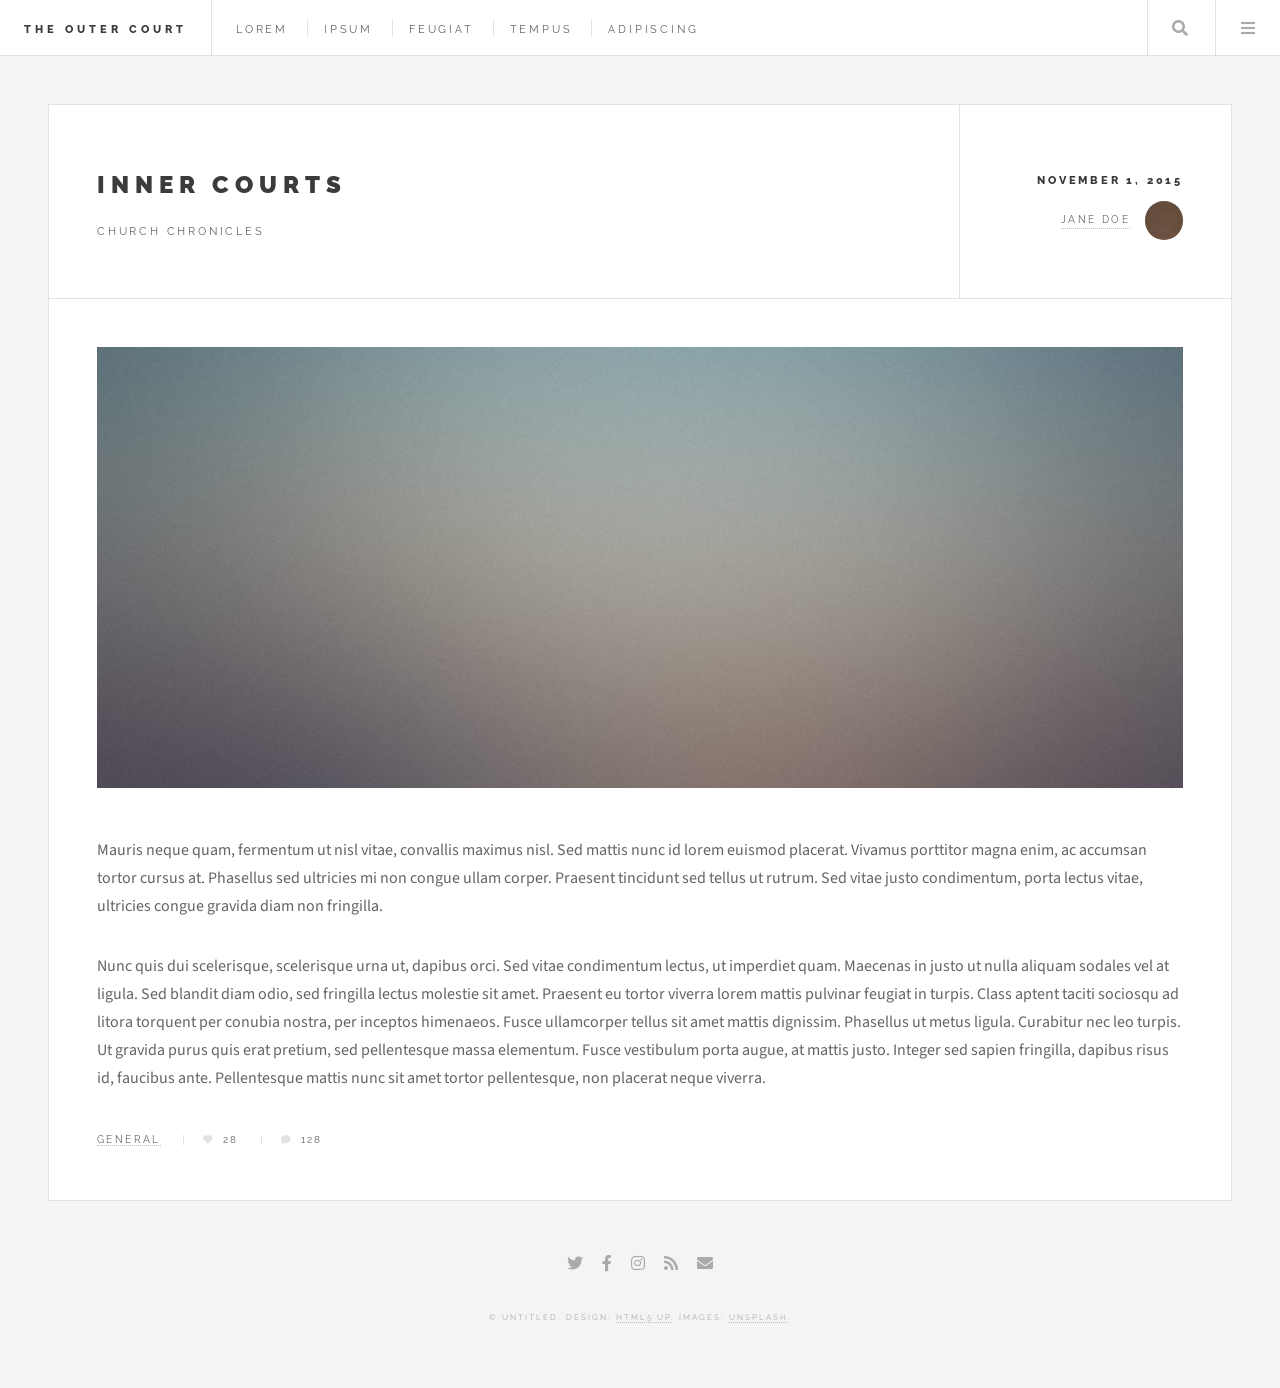
==== single.html @ 14d5b284 "EnochAA" ====
<!DOCTYPE HTML>
<!--
	Future Imperfect by HTML5 UP
	html5up.net | @ajlkn
	Free for personal and commercial use under the CCA 3.0 license (html5up.net/license)
-->
<html>
	<head>
		<title>RCCG Peace Palace Parish 2</title>
		<meta charset="utf-8" />
		<meta name="viewport" content="width=device-width, initial-scale=1, user-scalable=no" />
		<link rel="stylesheet" href="css/main.css" />
	</head>
	<body class="single is-preload">

		<!-- Wrapper -->
			<div id="wrapper">

				<!-- Header -->
					<header id="header">
						<h1><a href="index.html">The Outer Court</a></h1>
						<nav class="links">
							<ul>
								<li><a href="#">Lorem</a></li>
								<li><a href="#">Ipsum</a></li>
								<li><a href="#">Feugiat</a></li>
								<li><a href="#">Tempus</a></li>
								<li><a href="#">Adipiscing</a></li>
							</ul>
						</nav>
						<nav class="main">
							<ul>
								<li class="search">
									<a class="fa-search" href="#search">Search</a>
									<form id="search" method="get" action="#">
										<input type="text" name="query" placeholder="Search" />
									</form>
								</li>
								<li class="menu">
									<a class="fa-bars" href="#menu">Menu</a>
								</li>
							</ul>
						</nav>
					</header>

				<!-- Menu -->
					<section id="menu">

						<!-- Search -->
							<section>
								<form class="search" method="get" action="#">
									<input type="text" name="query" placeholder="Search" />
								</form>
							</section>

						<!-- Links -->
							<section>
								<ul class="links">
									<li>
										<a href="#">
											<h3>Events</h3>
											<p>Feugiat tempus veroeros dolor</p>
										</a>
									</li>
									<li>
										<a href="#">
											<h3>Departments</h3>
											<p>Sed vitae justo condimentum</p>
										</a>
									</li>
									<li>
										<a href="#">
											<h3>Sunday school Previews</h3>
											<p>Phasellus sed ultricies mi congue</p>
										</a>
									</li>
									<li>
										<a href="#">
											<h3>Skills</h3>
											<p>Porta lectus amet ultricies</p>
										</a>
									</li>
								</ul>
							</section>

						<!-- Actions -->
							<section>
								<ul class="actions stacked">
									<li><a href="#" class="button large fit">Log In</a></li>
								</ul>
							</section>

					</section>

				<!-- Main -->
					<div id="main">

						<!-- Post -->
							<article class="post">
								<header>
									<div class="title">
										<h2><a href="#">Inner Courts</a></h2>
										<p>Church Chronicles</p>
									</div>
									<div class="meta">
										<time class="published" datetime="2015-11-01">November 1, 2015</time>
										<a href="#" class="author"><span class="name">Jane Doe</span><img src="images/avatar.jpg" alt="" /></a>
									</div>
								</header>
								<span class="image featured"><img src="images/pic01.jpg" alt="" /></span>
								<p>Mauris neque quam, fermentum ut nisl vitae, convallis maximus nisl. Sed mattis nunc id lorem euismod placerat. Vivamus porttitor magna enim, ac accumsan tortor cursus at. Phasellus sed ultricies mi non congue ullam corper. Praesent tincidunt sed tellus ut rutrum. Sed vitae justo condimentum, porta lectus vitae, ultricies congue gravida diam non fringilla.</p>
								<p>Nunc quis dui scelerisque, scelerisque urna ut, dapibus orci. Sed vitae condimentum lectus, ut imperdiet quam. Maecenas in justo ut nulla aliquam sodales vel at ligula. Sed blandit diam odio, sed fringilla lectus molestie sit amet. Praesent eu tortor viverra lorem mattis pulvinar feugiat in turpis. Class aptent taciti sociosqu ad litora torquent per conubia nostra, per inceptos himenaeos. Fusce ullamcorper tellus sit amet mattis dignissim. Phasellus ut metus ligula. Curabitur nec leo turpis. Ut gravida purus quis erat pretium, sed pellentesque massa elementum. Fusce vestibulum porta augue, at mattis justo. Integer sed sapien fringilla, dapibus risus id, faucibus ante. Pellentesque mattis nunc sit amet tortor pellentesque, non placerat neque viverra. </p>
								<footer>
									<ul class="stats">
										<li><a href="#">General</a></li>
										<li><a href="#" class="icon solid fa-heart">28</a></li>
										<li><a href="#" class="icon solid fa-comment">128</a></li>
									</ul>
								</footer>
							</article>

					</div>

				<!-- Footer -->
					<section id="footer">
						<ul class="icons">
							<li><a href="#" class="icon brands fa-twitter"><span class="label">Twitter</span></a></li>
							<li><a href="#" class="icon brands fa-facebook-f"><span class="label">Facebook</span></a></li>
							<li><a href="#" class="icon brands fa-instagram"><span class="label">Instagram</span></a></li>
							<li><a href="#" class="icon solid fa-rss"><span class="label">RSS</span></a></li>
							<li><a href="#" class="icon solid fa-envelope"><span class="label">Email</span></a></li>
						</ul>
						<p class="copyright">&copy; Untitled. Design: <a href="http://html5up.net">HTML5 UP</a>. Images: <a href="http://unsplash.com">Unsplash</a>.</p>
					</section>

			</div>

		<!-- Scripts -->
			<script src="js/jquery.min.js"></script>
			<script src="js/browser.min.js"></script>
			<script src="js/breakpoints.min.js"></script>
			<script src="js/util.js"></script>
			<script src="js/main.js"></script>

	</body>
</html>
---- css/main.css ----
@import url(fontawesome-all.min.css);
@import url("https://fonts.googleapis.com/css?family=Source+Sans+Pro:400,700|Raleway:400,800,900");

/*
	Future Imperfect by HTML5 UP
	html5up.net | @ajlkn
	Free for personal and commercial use under the CCA 3.0 license (html5up.net/license)
*/

html, body, div, span, applet, object,
iframe, h1, h2, h3, h4, h5, h6, p, blockquote,
pre, a, abbr, acronym, address, big, cite,
code, del, dfn, em, img, ins, kbd, q, s, samp,
small, strike, strong, sub, sup, tt, var, b,
u, i, center, dl, dt, dd, ol, ul, li, fieldset,
form, label, legend, table, caption, tbody,
tfoot, thead, tr, th, td, article, aside,
canvas, details, embed, figure, figcaption,
footer, header, hgroup, menu, nav, output, ruby,
section, summary, time, mark, audio, video {
	margin: 0;
	padding: 0;
	border: 0;
	font-size: 100%;
	font: inherit;
	vertical-align: baseline;}

article, aside, details, figcaption, figure,
footer, header, hgroup, menu, nav, section {
	display: block;}

body {
	line-height: 1;
}

ol, ul {
	list-style: none;
}

blockquote, q {
	quotes: none;
}

	blockquote:before, blockquote:after, q:before, q:after {
		content: '';
		content: none;
	}

table {
	border-collapse: collapse;
	border-spacing: 0;
}

body {
	-webkit-text-size-adjust: none;
}

mark {
	background-color: transparent;
	color: inherit;
}

input::-moz-focus-inner {
	border: 0;
	padding: 0;
}

input, select, textarea {
	-moz-appearance: none;
	-webkit-appearance: none;
	-ms-appearance: none;
	appearance: none;
}

/* Basic */

	@-ms-viewport {
		width: device-width;
	}

	body {
		-ms-overflow-style: scrollbar;
	}

	@media screen and (max-width: 480px) {

		html, body {
			min-width: 320px;
		}

	}

	html {
		box-sizing: border-box;
	}

	*, *:before, *:after {
		box-sizing: inherit;
	}

	body {
		background: #f4f4f4;
	}

		body.is-preload *, body.is-preload *:before, body.is-preload *:after {
			-moz-animation: none !important;
			-webkit-animation: none !important;
			-ms-animation: none !important;
			animation: none !important;
			-moz-transition: none !important;
			-webkit-transition: none !important;
			-ms-transition: none !important;
			transition: none !important;
		}

/* Type */

	body, input, select, textarea {
		color: #646464;
		font-family: "Source Sans Pro", Helvetica, sans-serif;
		font-size: 14pt;
		font-weight: 400;
		line-height: 1.75;
	}

		@media screen and (max-width: 1680px) {

			body, input, select, textarea {
				font-size: 12pt;
			}

		}

		@media screen and (max-width: 1280px) {

			body, input, select, textarea {
				font-size: 12pt;
			}

		}

		@media screen and (max-width: 980px) {

			body, input, select, textarea {
				font-size: 12pt;
			}

		}

		@media screen and (max-width: 736px) {

			body, input, select, textarea {
				font-size: 12pt;
			}

		}

		@media screen and (max-width: 480px) {

			body, input, select, textarea {
				font-size: 12pt;
			}

		}

	a {
		-moz-transition: color 0.2s ease, border-bottom-color 0.2s ease;
		-webkit-transition: color 0.2s ease, border-bottom-color 0.2s ease;
		-ms-transition: color 0.2s ease, border-bottom-color 0.2s ease;
		transition: color 0.2s ease, border-bottom-color 0.2s ease;
		border-bottom: dotted 1px rgba(160, 160, 160, 0.65);
		color: inherit;
		text-decoration: none;
	}

		a:before {
			-moz-transition: color 0.2s ease;
			-webkit-transition: color 0.2s ease;
			-ms-transition: color 0.2s ease;
			transition: color 0.2s ease;
		}

		a:hover {
			border-bottom-color: transparent;
			color: #2ebaae !important;
		}

			a:hover:before {
				color: #2ebaae !important;
			}

	strong, b {
		color: #3c3b3b;
		font-weight: 700;
	}

	em, i {
		font-style: italic;
	}

	p {
		margin: 0 0 2em 0;
	}

	h1, h2, h3, h4, h5, h6 {
		color: #3c3b3b;
		font-family: "Raleway", Helvetica, sans-serif;
		font-weight: 800;
		letter-spacing: 0.25em;
		line-height: 1.65;
		margin: 0 0 1em 0;
		text-transform: uppercase;
	}

		h1 a, h2 a, h3 a, h4 a, h5 a, h6 a {
			color: inherit;
			border-bottom: 0;
		}

	h2 {
		font-size: 1.1em;
	}

	h3 {
		font-size: 0.9em;
	}

	h4 {
		font-size: 0.7em;
	}

	h5 {
		font-size: 0.7em;
	}

	h6 {
		font-size: 0.7em;
	}

	sub {
		font-size: 0.8em;
		position: relative;
		top: 0.5em;
	}

	sup {
		font-size: 0.8em;
		position: relative;
		top: -0.5em;
	}

	blockquote {
		border-left: solid 4px rgba(160, 160, 160, 0.3);
		font-style: italic;
		margin: 0 0 2em 0;
		padding: 0.5em 0 0.5em 2em;
	}

	code {
		background: rgba(160, 160, 160, 0.075);
		border: solid 1px rgba(160, 160, 160, 0.3);
		font-family: "Courier New", monospace;
		font-size: 0.9em;
		margin: 0 0.25em;
		padding: 0.25em 0.65em;
	}

	pre {
		-webkit-overflow-scrolling: touch;
		font-family: "Courier New", monospace;
		font-size: 0.9em;
		margin: 0 0 2em 0;
	}

		pre code {
			display: block;
			line-height: 1.75em;
			padding: 1em 1.5em;
			overflow-x: auto;
		}

	hr {
		border: 0;
		border-bottom: solid 1px rgba(160, 160, 160, 0.3);
		margin: 2em 0;
	}

		hr.major {
			margin: 3em 0;
		}

	.align-left {
		text-align: left;
	}

	.align-center {
		text-align: center;
	}

	.align-right {
		text-align: right;
	}

/* Row */

	.row {
		display: flex;
		flex-wrap: wrap;
		box-sizing: border-box;
		align-items: stretch;
	}

		.row > * {
			box-sizing: border-box;
		}

		.row.gtr-uniform > * > :last-child {
			margin-bottom: 0;
		}

		.row.aln-left {
			justify-content: flex-start;
		}

		.row.aln-center {
			justify-content: center;
		}

		.row.aln-right {
			justify-content: flex-end;
		}

		.row.aln-top {
			align-items: flex-start;
		}

		.row.aln-middle {
			align-items: center;
		}

		.row.aln-bottom {
			align-items: flex-end;
		}

		.row > .imp {
			order: -1;
		}

		.row > .col-1 {
			width: 8.33333%;
		}

		.row > .off-1 {
			margin-left: 8.33333%;
		}

		.row > .col-2 {
			width: 16.66667%;
		}

		.row > .off-2 {
			margin-left: 16.66667%;
		}

		.row > .col-3 {
			width: 25%;
		}

		.row > .off-3 {
			margin-left: 25%;
		}

		.row > .col-4 {
			width: 33.33333%;
		}

		.row > .off-4 {
			margin-left: 33.33333%;
		}

		.row > .col-5 {
			width: 41.66667%;
		}

		.row > .off-5 {
			margin-left: 41.66667%;
		}

		.row > .col-6 {
			width: 50%;
		}

		.row > .off-6 {
			margin-left: 50%;
		}

		.row > .col-7 {
			width: 58.33333%;
		}

		.row > .off-7 {
			margin-left: 58.33333%;
		}

		.row > .col-8 {
			width: 66.66667%;
		}

		.row > .off-8 {
			margin-left: 66.66667%;
		}

		.row > .col-9 {
			width: 75%;
		}

		.row > .off-9 {
			margin-left: 75%;
		}

		.row > .col-10 {
			width: 83.33333%;
		}

		.row > .off-10 {
			margin-left: 83.33333%;
		}

		.row > .col-11 {
			width: 91.66667%;
		}

		.row > .off-11 {
			margin-left: 91.66667%;
		}

		.row > .col-12 {
			width: 100%;
		}

		.row > .off-12 {
			margin-left: 100%;
		}

		.row.gtr-0 {
			margin-top: 0;
			margin-left: 0em;
		}

			.row.gtr-0 > * {
				padding: 0 0 0 0em;
			}

			.row.gtr-0.gtr-uniform {
				margin-top: 0em;
			}

				.row.gtr-0.gtr-uniform > * {
					padding-top: 0em;
				}

		.row.gtr-25 {
			margin-top: 0;
			margin-left: -0.25em;
		}

			.row.gtr-25 > * {
				padding: 0 0 0 0.25em;
			}

			.row.gtr-25.gtr-uniform {
				margin-top: -0.25em;
			}

				.row.gtr-25.gtr-uniform > * {
					padding-top: 0.25em;
				}

		.row.gtr-50 {
			margin-top: 0;
			margin-left: -0.5em;
		}

			.row.gtr-50 > * {
				padding: 0 0 0 0.5em;
			}

			.row.gtr-50.gtr-uniform {
				margin-top: -0.5em;
			}

				.row.gtr-50.gtr-uniform > * {
					padding-top: 0.5em;
				}

		.row {
			margin-top: 0;
			margin-left: -1em;
		}

			.row > * {
				padding: 0 0 0 1em;
			}

			.row.gtr-uniform {
				margin-top: -1em;
			}

				.row.gtr-uniform > * {
					padding-top: 1em;
				}

		.row.gtr-150 {
			margin-top: 0;
			margin-left: -1.5em;
		}

			.row.gtr-150 > * {
				padding: 0 0 0 1.5em;
			}

			.row.gtr-150.gtr-uniform {
				margin-top: -1.5em;
			}

				.row.gtr-150.gtr-uniform > * {
					padding-top: 1.5em;
				}

		.row.gtr-200 {
			margin-top: 0;
			margin-left: -2em;
		}

			.row.gtr-200 > * {
				padding: 0 0 0 2em;
			}

			.row.gtr-200.gtr-uniform {
				margin-top: -2em;
			}

				.row.gtr-200.gtr-uniform > * {
					padding-top: 2em;
				}

		@media screen and (max-width: 1680px) {

			.row {
				display: flex;
				flex-wrap: wrap;
				box-sizing: border-box;
				align-items: stretch;
			}

				.row > * {
					box-sizing: border-box;
				}

				.row.gtr-uniform > * > :last-child {
					margin-bottom: 0;
				}

				.row.aln-left {
					justify-content: flex-start;
				}

				.row.aln-center {
					justify-content: center;
				}

				.row.aln-right {
					justify-content: flex-end;
				}

				.row.aln-top {
					align-items: flex-start;
				}

				.row.aln-middle {
					align-items: center;
				}

				.row.aln-bottom {
					align-items: flex-end;
				}

				.row > .imp-xlarge {
					order: -1;
				}

				.row > .col-1-xlarge {
					width: 8.33333%;
				}

				.row > .off-1-xlarge {
					margin-left: 8.33333%;
				}

				.row > .col-2-xlarge {
					width: 16.66667%;
				}

				.row > .off-2-xlarge {
					margin-left: 16.66667%;
				}

				.row > .col-3-xlarge {
					width: 25%;
				}

				.row > .off-3-xlarge {
					margin-left: 25%;
				}

				.row > .col-4-xlarge {
					width: 33.33333%;
				}

				.row > .off-4-xlarge {
					margin-left: 33.33333%;
				}

				.row > .col-5-xlarge {
					width: 41.66667%;
				}

				.row > .off-5-xlarge {
					margin-left: 41.66667%;
				}

				.row > .col-6-xlarge {
					width: 50%;
				}

				.row > .off-6-xlarge {
					margin-left: 50%;
				}

				.row > .col-7-xlarge {
					width: 58.33333%;
				}

				.row > .off-7-xlarge {
					margin-left: 58.33333%;
				}

				.row > .col-8-xlarge {
					width: 66.66667%;
				}

				.row > .off-8-xlarge {
					margin-left: 66.66667%;
				}

				.row > .col-9-xlarge {
					width: 75%;
				}

				.row > .off-9-xlarge {
					margin-left: 75%;
				}

				.row > .col-10-xlarge {
					width: 83.33333%;
				}

				.row > .off-10-xlarge {
					margin-left: 83.33333%;
				}

				.row > .col-11-xlarge {
					width: 91.66667%;
				}

				.row > .off-11-xlarge {
					margin-left: 91.66667%;
				}

				.row > .col-12-xlarge {
					width: 100%;
				}

				.row > .off-12-xlarge {
					margin-left: 100%;
				}

				.row.gtr-0 {
					margin-top: 0;
					margin-left: 0em;
				}

					.row.gtr-0 > * {
						padding: 0 0 0 0em;
					}

					.row.gtr-0.gtr-uniform {
						margin-top: 0em;
					}

						.row.gtr-0.gtr-uniform > * {
							padding-top: 0em;
						}

				.row.gtr-25 {
					margin-top: 0;
					margin-left: -0.25em;
				}

					.row.gtr-25 > * {
						padding: 0 0 0 0.25em;
					}

					.row.gtr-25.gtr-uniform {
						margin-top: -0.25em;
					}

						.row.gtr-25.gtr-uniform > * {
							padding-top: 0.25em;
						}

				.row.gtr-50 {
					margin-top: 0;
					margin-left: -0.5em;
				}

					.row.gtr-50 > * {
						padding: 0 0 0 0.5em;
					}

					.row.gtr-50.gtr-uniform {
						margin-top: -0.5em;
					}

						.row.gtr-50.gtr-uniform > * {
							padding-top: 0.5em;
						}

				.row {
					margin-top: 0;
					margin-left: -1em;
				}

					.row > * {
						padding: 0 0 0 1em;
					}

					.row.gtr-uniform {
						margin-top: -1em;
					}

						.row.gtr-uniform > * {
							padding-top: 1em;
						}

				.row.gtr-150 {
					margin-top: 0;
					margin-left: -1.5em;
				}

					.row.gtr-150 > * {
						padding: 0 0 0 1.5em;
					}

					.row.gtr-150.gtr-uniform {
						margin-top: -1.5em;
					}

						.row.gtr-150.gtr-uniform > * {
							padding-top: 1.5em;
						}

				.row.gtr-200 {
					margin-top: 0;
					margin-left: -2em;
				}

					.row.gtr-200 > * {
						padding: 0 0 0 2em;
					}

					.row.gtr-200.gtr-uniform {
						margin-top: -2em;
					}

						.row.gtr-200.gtr-uniform > * {
							padding-top: 2em;
						}

		}

		@media screen and (max-width: 1280px) {

			.row {
				display: flex;
				flex-wrap: wrap;
				box-sizing: border-box;
				align-items: stretch;
			}

				.row > * {
					box-sizing: border-box;
				}

				.row.gtr-uniform > * > :last-child {
					margin-bottom: 0;
				}

				.row.aln-left {
					justify-content: flex-start;
				}

				.row.aln-center {
					justify-content: center;
				}

				.row.aln-right {
					justify-content: flex-end;
				}

				.row.aln-top {
					align-items: flex-start;
				}

				.row.aln-middle {
					align-items: center;
				}

				.row.aln-bottom {
					align-items: flex-end;
				}

				.row > .imp-large {
					order: -1;
				}

				.row > .col-1-large {
					width: 8.33333%;
				}

				.row > .off-1-large {
					margin-left: 8.33333%;
				}

				.row > .col-2-large {
					width: 16.66667%;
				}

				.row > .off-2-large {
					margin-left: 16.66667%;
				}

				.row > .col-3-large {
					width: 25%;
				}

				.row > .off-3-large {
					margin-left: 25%;
				}

				.row > .col-4-large {
					width: 33.33333%;
				}

				.row > .off-4-large {
					margin-left: 33.33333%;
				}

				.row > .col-5-large {
					width: 41.66667%;
				}

				.row > .off-5-large {
					margin-left: 41.66667%;
				}

				.row > .col-6-large {
					width: 50%;
				}

				.row > .off-6-large {
					margin-left: 50%;
				}

				.row > .col-7-large {
					width: 58.33333%;
				}

				.row > .off-7-large {
					margin-left: 58.33333%;
				}

				.row > .col-8-large {
					width: 66.66667%;
				}

				.row > .off-8-large {
					margin-left: 66.66667%;
				}

				.row > .col-9-large {
					width: 75%;
				}

				.row > .off-9-large {
					margin-left: 75%;
				}

				.row > .col-10-large {
					width: 83.33333%;
				}

				.row > .off-10-large {
					margin-left: 83.33333%;
				}

				.row > .col-11-large {
					width: 91.66667%;
				}

				.row > .off-11-large {
					margin-left: 91.66667%;
				}

				.row > .col-12-large {
					width: 100%;
				}

				.row > .off-12-large {
					margin-left: 100%;
				}

				.row.gtr-0 {
					margin-top: 0;
					margin-left: 0em;
				}

					.row.gtr-0 > * {
						padding: 0 0 0 0em;
					}

					.row.gtr-0.gtr-uniform {
						margin-top: 0em;
					}

						.row.gtr-0.gtr-uniform > * {
							padding-top: 0em;
						}

				.row.gtr-25 {
					margin-top: 0;
					margin-left: -0.25em;
				}

					.row.gtr-25 > * {
						padding: 0 0 0 0.25em;
					}

					.row.gtr-25.gtr-uniform {
						margin-top: -0.25em;
					}

						.row.gtr-25.gtr-uniform > * {
							padding-top: 0.25em;
						}

				.row.gtr-50 {
					margin-top: 0;
					margin-left: -0.5em;
				}

					.row.gtr-50 > * {
						padding: 0 0 0 0.5em;
					}

					.row.gtr-50.gtr-uniform {
						margin-top: -0.5em;
					}

						.row.gtr-50.gtr-uniform > * {
							padding-top: 0.5em;
						}

				.row {
					margin-top: 0;
					margin-left: -1em;
				}

					.row > * {
						padding: 0 0 0 1em;
					}

					.row.gtr-uniform {
						margin-top: -1em;
					}

						.row.gtr-uniform > * {
							padding-top: 1em;
						}

				.row.gtr-150 {
					margin-top: 0;
					margin-left: -1.5em;
				}

					.row.gtr-150 > * {
						padding: 0 0 0 1.5em;
					}

					.row.gtr-150.gtr-uniform {
						margin-top: -1.5em;
					}

						.row.gtr-150.gtr-uniform > * {
							padding-top: 1.5em;
						}

				.row.gtr-200 {
					margin-top: 0;
					margin-left: -2em;
				}

					.row.gtr-200 > * {
						padding: 0 0 0 2em;
					}

					.row.gtr-200.gtr-uniform {
						margin-top: -2em;
					}

						.row.gtr-200.gtr-uniform > * {
							padding-top: 2em;
						}

		}

		@media screen and (max-width: 980px) {

			.row {
				display: flex;
				flex-wrap: wrap;
				box-sizing: border-box;
				align-items: stretch;
			}

				.row > * {
					box-sizing: border-box;
				}

				.row.gtr-uniform > * > :last-child {
					margin-bottom: 0;
				}

				.row.aln-left {
					justify-content: flex-start;
				}

				.row.aln-center {
					justify-content: center;
				}

				.row.aln-right {
					justify-content: flex-end;
				}

				.row.aln-top {
					align-items: flex-start;
				}

				.row.aln-middle {
					align-items: center;
				}

				.row.aln-bottom {
					align-items: flex-end;
				}

				.row > .imp-medium {
					order: -1;
				}

				.row > .col-1-medium {
					width: 8.33333%;
				}

				.row > .off-1-medium {
					margin-left: 8.33333%;
				}

				.row > .col-2-medium {
					width: 16.66667%;
				}

				.row > .off-2-medium {
					margin-left: 16.66667%;
				}

				.row > .col-3-medium {
					width: 25%;
				}

				.row > .off-3-medium {
					margin-left: 25%;
				}

				.row > .col-4-medium {
					width: 33.33333%;
				}

				.row > .off-4-medium {
					margin-left: 33.33333%;
				}

				.row > .col-5-medium {
					width: 41.66667%;
				}

				.row > .off-5-medium {
					margin-left: 41.66667%;
				}

				.row > .col-6-medium {
					width: 50%;
				}

				.row > .off-6-medium {
					margin-left: 50%;
				}

				.row > .col-7-medium {
					width: 58.33333%;
				}

				.row > .off-7-medium {
					margin-left: 58.33333%;
				}

				.row > .col-8-medium {
					width: 66.66667%;
				}

				.row > .off-8-medium {
					margin-left: 66.66667%;
				}

				.row > .col-9-medium {
					width: 75%;
				}

				.row > .off-9-medium {
					margin-left: 75%;
				}

				.row > .col-10-medium {
					width: 83.33333%;
				}

				.row > .off-10-medium {
					margin-left: 83.33333%;
				}

				.row > .col-11-medium {
					width: 91.66667%;
				}

				.row > .off-11-medium {
					margin-left: 91.66667%;
				}

				.row > .col-12-medium {
					width: 100%;
				}

				.row > .off-12-medium {
					margin-left: 100%;
				}

				.row.gtr-0 {
					margin-top: 0;
					margin-left: 0em;
				}

					.row.gtr-0 > * {
						padding: 0 0 0 0em;
					}

					.row.gtr-0.gtr-uniform {
						margin-top: 0em;
					}

						.row.gtr-0.gtr-uniform > * {
							padding-top: 0em;
						}

				.row.gtr-25 {
					margin-top: 0;
					margin-left: -0.25em;
				}

					.row.gtr-25 > * {
						padding: 0 0 0 0.25em;
					}

					.row.gtr-25.gtr-uniform {
						margin-top: -0.25em;
					}

						.row.gtr-25.gtr-uniform > * {
							padding-top: 0.25em;
						}

				.row.gtr-50 {
					margin-top: 0;
					margin-left: -0.5em;
				}

					.row.gtr-50 > * {
						padding: 0 0 0 0.5em;
					}

					.row.gtr-50.gtr-uniform {
						margin-top: -0.5em;
					}

						.row.gtr-50.gtr-uniform > * {
							padding-top: 0.5em;
						}

				.row {
					margin-top: 0;
					margin-left: -1em;
				}

					.row > * {
						padding: 0 0 0 1em;
					}

					.row.gtr-uniform {
						margin-top: -1em;
					}

						.row.gtr-uniform > * {
							padding-top: 1em;
						}

				.row.gtr-150 {
					margin-top: 0;
					margin-left: -1.5em;
				}

					.row.gtr-150 > * {
						padding: 0 0 0 1.5em;
					}

					.row.gtr-150.gtr-uniform {
						margin-top: -1.5em;
					}

						.row.gtr-150.gtr-uniform > * {
							padding-top: 1.5em;
						}

				.row.gtr-200 {
					margin-top: 0;
					margin-left: -2em;
				}

					.row.gtr-200 > * {
						padding: 0 0 0 2em;
					}

					.row.gtr-200.gtr-uniform {
						margin-top: -2em;
					}

						.row.gtr-200.gtr-uniform > * {
							padding-top: 2em;
						}

		}

		@media screen and (max-width: 736px) {

			.row {
				display: flex;
				flex-wrap: wrap;
				box-sizing: border-box;
				align-items: stretch;
			}

				.row > * {
					box-sizing: border-box;
				}

				.row.gtr-uniform > * > :last-child {
					margin-bottom: 0;
				}

				.row.aln-left {
					justify-content: flex-start;
				}

				.row.aln-center {
					justify-content: center;
				}

				.row.aln-right {
					justify-content: flex-end;
				}

				.row.aln-top {
					align-items: flex-start;
				}

				.row.aln-middle {
					align-items: center;
				}

				.row.aln-bottom {
					align-items: flex-end;
				}

				.row > .imp-small {
					order: -1;
				}

				.row > .col-1-small {
					width: 8.33333%;
				}

				.row > .off-1-small {
					margin-left: 8.33333%;
				}

				.row > .col-2-small {
					width: 16.66667%;
				}

				.row > .off-2-small {
					margin-left: 16.66667%;
				}

				.row > .col-3-small {
					width: 25%;
				}

				.row > .off-3-small {
					margin-left: 25%;
				}

				.row > .col-4-small {
					width: 33.33333%;
				}

				.row > .off-4-small {
					margin-left: 33.33333%;
				}

				.row > .col-5-small {
					width: 41.66667%;
				}

				.row > .off-5-small {
					margin-left: 41.66667%;
				}

				.row > .col-6-small {
					width: 50%;
				}

				.row > .off-6-small {
					margin-left: 50%;
				}

				.row > .col-7-small {
					width: 58.33333%;
				}

				.row > .off-7-small {
					margin-left: 58.33333%;
				}

				.row > .col-8-small {
					width: 66.66667%;
				}

				.row > .off-8-small {
					margin-left: 66.66667%;
				}

				.row > .col-9-small {
					width: 75%;
				}

				.row > .off-9-small {
					margin-left: 75%;
				}

				.row > .col-10-small {
					width: 83.33333%;
				}

				.row > .off-10-small {
					margin-left: 83.33333%;
				}

				.row > .col-11-small {
					width: 91.66667%;
				}

				.row > .off-11-small {
					margin-left: 91.66667%;
				}

				.row > .col-12-small {
					width: 100%;
				}

				.row > .off-12-small {
					margin-left: 100%;
				}

				.row.gtr-0 {
					margin-top: 0;
					margin-left: 0em;
				}

					.row.gtr-0 > * {
						padding: 0 0 0 0em;
					}

					.row.gtr-0.gtr-uniform {
						margin-top: 0em;
					}

						.row.gtr-0.gtr-uniform > * {
							padding-top: 0em;
						}

				.row.gtr-25 {
					margin-top: 0;
					margin-left: -0.25em;
				}

					.row.gtr-25 > * {
						padding: 0 0 0 0.25em;
					}

					.row.gtr-25.gtr-uniform {
						margin-top: -0.25em;
					}

						.row.gtr-25.gtr-uniform > * {
							padding-top: 0.25em;
						}

				.row.gtr-50 {
					margin-top: 0;
					margin-left: -0.5em;
				}

					.row.gtr-50 > * {
						padding: 0 0 0 0.5em;
					}

					.row.gtr-50.gtr-uniform {
						margin-top: -0.5em;
					}

						.row.gtr-50.gtr-uniform > * {
							padding-top: 0.5em;
						}

				.row {
					margin-top: 0;
					margin-left: -1em;
				}

					.row > * {
						padding: 0 0 0 1em;
					}

					.row.gtr-uniform {
						margin-top: -1em;
					}

						.row.gtr-uniform > * {
							padding-top: 1em;
						}

				.row.gtr-150 {
					margin-top: 0;
					margin-left: -1.5em;
				}

					.row.gtr-150 > * {
						padding: 0 0 0 1.5em;
					}

					.row.gtr-150.gtr-uniform {
						margin-top: -1.5em;
					}

						.row.gtr-150.gtr-uniform > * {
							padding-top: 1.5em;
						}

				.row.gtr-200 {
					margin-top: 0;
					margin-left: -2em;
				}

					.row.gtr-200 > * {
						padding: 0 0 0 2em;
					}

					.row.gtr-200.gtr-uniform {
						margin-top: -2em;
					}

						.row.gtr-200.gtr-uniform > * {
							padding-top: 2em;
						}

		}

		@media screen and (max-width: 480px) {

			.row {
				display: flex;
				flex-wrap: wrap;
				box-sizing: border-box;
				align-items: stretch;
			}

				.row > * {
					box-sizing: border-box;
				}

				.row.gtr-uniform > * > :last-child {
					margin-bottom: 0;
				}

				.row.aln-left {
					justify-content: flex-start;
				}

				.row.aln-center {
					justify-content: center;
				}

				.row.aln-right {
					justify-content: flex-end;
				}

				.row.aln-top {
					align-items: flex-start;
				}

				.row.aln-middle {
					align-items: center;
				}

				.row.aln-bottom {
					align-items: flex-end;
				}

				.row > .imp-xsmall {
					order: -1;
				}

				.row > .col-1-xsmall {
					width: 8.33333%;
				}

				.row > .off-1-xsmall {
					margin-left: 8.33333%;
				}

				.row > .col-2-xsmall {
					width: 16.66667%;
				}

				.row > .off-2-xsmall {
					margin-left: 16.66667%;
				}

				.row > .col-3-xsmall {
					width: 25%;
				}

				.row > .off-3-xsmall {
					margin-left: 25%;
				}

				.row > .col-4-xsmall {
					width: 33.33333%;
				}

				.row > .off-4-xsmall {
					margin-left: 33.33333%;
				}

				.row > .col-5-xsmall {
					width: 41.66667%;
				}

				.row > .off-5-xsmall {
					margin-left: 41.66667%;
				}

				.row > .col-6-xsmall {
					width: 50%;
				}

				.row > .off-6-xsmall {
					margin-left: 50%;
				}

				.row > .col-7-xsmall {
					width: 58.33333%;
				}

				.row > .off-7-xsmall {
					margin-left: 58.33333%;
				}

				.row > .col-8-xsmall {
					width: 66.66667%;
				}

				.row > .off-8-xsmall {
					margin-left: 66.66667%;
				}

				.row > .col-9-xsmall {
					width: 75%;
				}

				.row > .off-9-xsmall {
					margin-left: 75%;
				}

				.row > .col-10-xsmall {
					width: 83.33333%;
				}

				.row > .off-10-xsmall {
					margin-left: 83.33333%;
				}

				.row > .col-11-xsmall {
					width: 91.66667%;
				}

				.row > .off-11-xsmall {
					margin-left: 91.66667%;
				}

				.row > .col-12-xsmall {
					width: 100%;
				}

				.row > .off-12-xsmall {
					margin-left: 100%;
				}

				.row.gtr-0 {
					margin-top: 0;
					margin-left: 0em;
				}

					.row.gtr-0 > * {
						padding: 0 0 0 0em;
					}

					.row.gtr-0.gtr-uniform {
						margin-top: 0em;
					}

						.row.gtr-0.gtr-uniform > * {
							padding-top: 0em;
						}

				.row.gtr-25 {
					margin-top: 0;
					margin-left: -0.25em;
				}

					.row.gtr-25 > * {
						padding: 0 0 0 0.25em;
					}

					.row.gtr-25.gtr-uniform {
						margin-top: -0.25em;
					}

						.row.gtr-25.gtr-uniform > * {
							padding-top: 0.25em;
						}

				.row.gtr-50 {
					margin-top: 0;
					margin-left: -0.5em;
				}

					.row.gtr-50 > * {
						padding: 0 0 0 0.5em;
					}

					.row.gtr-50.gtr-uniform {
						margin-top: -0.5em;
					}

						.row.gtr-50.gtr-uniform > * {
							padding-top: 0.5em;
						}

				.row {
					margin-top: 0;
					margin-left: -1em;
				}

					.row > * {
						padding: 0 0 0 1em;
					}

					.row.gtr-uniform {
						margin-top: -1em;
					}

						.row.gtr-uniform > * {
							padding-top: 1em;
						}

				.row.gtr-150 {
					margin-top: 0;
					margin-left: -1.5em;
				}

					.row.gtr-150 > * {
						padding: 0 0 0 1.5em;
					}

					.row.gtr-150.gtr-uniform {
						margin-top: -1.5em;
					}

						.row.gtr-150.gtr-uniform > * {
							padding-top: 1.5em;
						}

				.row.gtr-200 {
					margin-top: 0;
					margin-left: -2em;
				}

					.row.gtr-200 > * {
						padding: 0 0 0 2em;
					}

					.row.gtr-200.gtr-uniform {
						margin-top: -2em;
					}

						.row.gtr-200.gtr-uniform > * {
							padding-top: 2em;
						}

		}

/* Author */

	.author {
		display: -moz-flex;
		display: -webkit-flex;
		display: -ms-flex;
		display: flex;
		-moz-flex-direction: row;
		-webkit-flex-direction: row;
		-ms-flex-direction: row;
		flex-direction: row;
		-moz-align-items: center;
		-webkit-align-items: center;
		-ms-align-items: center;
		align-items: center;
		-moz-justify-content: -moz-flex-end;
		-webkit-justify-content: -webkit-flex-end;
		-ms-justify-content: -ms-flex-end;
		justify-content: flex-end;
		border-bottom: 0;
		font-family: "Raleway", Helvetica, sans-serif;
		font-size: 0.6em;
		font-weight: 400;
		letter-spacing: 0.25em;
		text-transform: uppercase;
		white-space: nowrap;
	}

		.author .name {
			-moz-transition: border-bottom-color 0.2s ease;
			-webkit-transition: border-bottom-color 0.2s ease;
			-ms-transition: border-bottom-color 0.2s ease;
			transition: border-bottom-color 0.2s ease;
			border-bottom: dotted 1px rgba(160, 160, 160, 0.65);
			display: block;
			margin: 0 1.5em 0 0;
		}

		.author img {
			border-radius: 100%;
			display: block;
			width: 4em;
		}

		.author:hover .name {
			border-bottom-color: transparent;
		}

/* Blurb */

	.blurb h2 {
		font-size: 0.8em;
		margin: 0 0 1.5em 0;
	}

	.blurb h3 {
		font-size: 0.7em;
	}

	.blurb p {
		font-size: 0.9em;
	}

/* Box */

	.box {
		border: solid 1px rgba(160, 160, 160, 0.3);
		margin-bottom: 2em;
		padding: 1.5em;
	}

		.box > :last-child,
		.box > :last-child > :last-child,
		.box > :last-child > :last-child > :last-child {
			margin-bottom: 0;
		}

		.box.alt {
			border: 0;
			border-radius: 0;
			padding: 0;
		}

/* Button */

	input[type="submit"],
	input[type="reset"],
	input[type="button"],
	button,
	.button {
		-moz-appearance: none;
		-webkit-appearance: none;
		-ms-appearance: none;
		appearance: none;
		-moz-transition: background-color 0.2s ease, box-shadow 0.2s ease, color 0.2s ease;
		-webkit-transition: background-color 0.2s ease, box-shadow 0.2s ease, color 0.2s ease;
		-ms-transition: background-color 0.2s ease, box-shadow 0.2s ease, color 0.2s ease;
		transition: background-color 0.2s ease, box-shadow 0.2s ease, color 0.2s ease;
		background-color: transparent;
		border: 0;
		box-shadow: inset 0 0 0 1px rgba(160, 160, 160, 0.3);
		color: #3c3b3b !important;
		cursor: pointer;
		display: inline-block;
		font-family: "Raleway", Helvetica, sans-serif;
		font-size: 0.6em;
		font-weight: 800;
		height: 4.8125em;
		letter-spacing: 0.25em;
		line-height: 4.8125em;
		padding: 0 2.5em;
		text-align: center;
		text-decoration: none;
		text-transform: uppercase;
		white-space: nowrap;
	}

		input[type="submit"]:hover,
		input[type="reset"]:hover,
		input[type="button"]:hover,
		button:hover,
		.button:hover {
			box-shadow: inset 0 0 0 1px #2ebaae;
			color: #2ebaae !important;
		}

			input[type="submit"]:hover:active,
			input[type="reset"]:hover:active,
			input[type="button"]:hover:active,
			button:hover:active,
			.button:hover:active {
				background-color: rgba(46, 186, 174, 0.05);
			}

		input[type="submit"]:before, input[type="submit"]:after,
		input[type="reset"]:before,
		input[type="reset"]:after,
		input[type="button"]:before,
		input[type="button"]:after,
		button:before,
		button:after,
		.button:before,
		.button:after {
			color: #aaaaaa;
			position: relative;
		}

		input[type="submit"]:before,
		input[type="reset"]:before,
		input[type="button"]:before,
		button:before,
		.button:before {
			left: -1em;
			padding: 0 0 0 0.75em;
		}

		input[type="submit"]:after,
		input[type="reset"]:after,
		input[type="button"]:after,
		button:after,
		.button:after {
			left: 1em;
			padding: 0 0.75em 0 0;
		}

		input[type="submit"].fit,
		input[type="reset"].fit,
		input[type="button"].fit,
		button.fit,
		.button.fit {
			width: 100%;
		}

		input[type="submit"].large,
		input[type="reset"].large,
		input[type="button"].large,
		button.large,
		.button.large {
			font-size: 0.7em;
			padding: 0 3em;
		}

		input[type="submit"].small,
		input[type="reset"].small,
		input[type="button"].small,
		button.small,
		.button.small {
			font-size: 0.5em;
		}

		input[type="submit"].disabled, input[type="submit"]:disabled,
		input[type="reset"].disabled,
		input[type="reset"]:disabled,
		input[type="button"].disabled,
		input[type="button"]:disabled,
		button.disabled,
		button:disabled,
		.button.disabled,
		.button:disabled {
			pointer-events: none;
			color: rgba(160, 160, 160, 0.3) !important;
		}

			input[type="submit"].disabled:before, input[type="submit"]:disabled:before,
			input[type="reset"].disabled:before,
			input[type="reset"]:disabled:before,
			input[type="button"].disabled:before,
			input[type="button"]:disabled:before,
			button.disabled:before,
			button:disabled:before,
			.button.disabled:before,
			.button:disabled:before {
				color: rgba(160, 160, 160, 0.3) !important;
			}

/* Form */

	form {
		margin: 0 0 2em 0;
	}

		form.search {
			text-decoration: none;
			position: relative;
		}

			form.search:before {
				-moz-osx-font-smoothing: grayscale;
				-webkit-font-smoothing: antialiased;
				display: inline-block;
				font-style: normal;
				font-variant: normal;
				text-rendering: auto;
				line-height: 1;
				text-transform: none !important;
				font-family: 'Font Awesome 5 Free';
				font-weight: 900;
			}

			form.search:before {
				color: #aaaaaa;
				content: '\f002';
				display: block;
				height: 2.75em;
				left: 0;
				line-height: 2.75em;
				position: absolute;
				text-align: center;
				top: 0;
				width: 2.5em;
			}

			form.search > input:first-child {
				padding-left: 2.5em;
			}

	label {
		color: #3c3b3b;
		display: block;
		font-size: 0.9em;
		font-weight: 700;
		margin: 0 0 1em 0;
	}

	input[type="text"],
	input[type="password"],
	input[type="email"],
	input[type="tel"],
	select,
	textarea {
		-moz-appearance: none;
		-webkit-appearance: none;
		-ms-appearance: none;
		appearance: none;
		background: rgba(160, 160, 160, 0.075);
		border: none;
		border: solid 1px rgba(160, 160, 160, 0.3);
		border-radius: 0;
		color: inherit;
		display: block;
		outline: 0;
		padding: 0 1em;
		text-decoration: none;
		width: 100%;
	}

		input[type="text"]:invalid,
		input[type="password"]:invalid,
		input[type="email"]:invalid,
		input[type="tel"]:invalid,
		select:invalid,
		textarea:invalid {
			box-shadow: none;
		}

		input[type="text"]:focus,
		input[type="password"]:focus,
		input[type="email"]:focus,
		input[type="tel"]:focus,
		select:focus,
		textarea:focus {
			border-color: #2ebaae;
			box-shadow: inset 0 0 0 1px #2ebaae;
		}

	.select-wrapper {
		text-decoration: none;
		display: block;
		position: relative;
	}

		.select-wrapper:before {
			-moz-osx-font-smoothing: grayscale;
			-webkit-font-smoothing: antialiased;
			display: inline-block;
			font-style: normal;
			font-variant: normal;
			text-rendering: auto;
			line-height: 1;
			text-transform: none !important;
			font-family: 'Font Awesome 5 Free';
			font-weight: 900;
		}

		.select-wrapper:before {
			color: rgba(160, 160, 160, 0.3);
			content: '\f078';
			display: block;
			height: 2.75em;
			line-height: 2.75em;
			pointer-events: none;
			position: absolute;
			right: 0;
			text-align: center;
			top: 0;
			width: 2.75em;
		}

		.select-wrapper select::-ms-expand {
			display: none;
		}

	select {
		background-image: url("data:image/svg+xml;charset=utf8,%3Csvg xmlns='http://www.w3.org/2000/svg' width='40' height='40' preserveAspectRatio='none' viewBox='0 0 40 40'%3E%3Cpath d='M9.4,12.3l10.4,10.4l10.4-10.4c0.2-0.2,0.5-0.4,0.9-0.4c0.3,0,0.6,0.1,0.9,0.4l3.3,3.3c0.2,0.2,0.4,0.5,0.4,0.9 c0,0.4-0.1,0.6-0.4,0.9L20.7,31.9c-0.2,0.2-0.5,0.4-0.9,0.4c-0.3,0-0.6-0.1-0.9-0.4L4.3,17.3c-0.2-0.2-0.4-0.5-0.4-0.9 c0-0.4,0.1-0.6,0.4-0.9l3.3-3.3c0.2-0.2,0.5-0.4,0.9-0.4S9.1,12.1,9.4,12.3z' fill='rgba(160, 160, 160, 0.3)' /%3E%3C/svg%3E");
		background-size: 1.25rem;
		background-repeat: no-repeat;
		background-position: calc(100% - 1rem) center;
		height: 2.75em;
		padding-right: 2.75em;
		text-overflow: ellipsis;
	}

		select option {
			color: #3c3b3b;
			background: #ffffff;
		}

		select:focus::-ms-value {
			background-color: transparent;
		}

		select::-ms-expand {
			display: none;
		}

	input[type="text"],
	input[type="password"],
	input[type="email"],
	select {
		height: 2.75em;
	}

	textarea {
		padding: 0.75em 1em;
	}

	input[type="checkbox"],
	input[type="radio"] {
		-moz-appearance: none;
		-webkit-appearance: none;
		-ms-appearance: none;
		appearance: none;
		display: block;
		float: left;
		margin-right: -2em;
		opacity: 0;
		width: 1em;
		z-index: -1;
	}

		input[type="checkbox"] + label,
		input[type="radio"] + label {
			text-decoration: none;
			color: #646464;
			cursor: pointer;
			display: inline-block;
			font-size: 1em;
			font-weight: 400;
			padding-left: 2.4em;
			padding-right: 0.75em;
			position: relative;
		}

			input[type="checkbox"] + label:before,
			input[type="radio"] + label:before {
				-moz-osx-font-smoothing: grayscale;
				-webkit-font-smoothing: antialiased;
				display: inline-block;
				font-style: normal;
				font-variant: normal;
				text-rendering: auto;
				line-height: 1;
				text-transform: none !important;
				font-family: 'Font Awesome 5 Free';
				font-weight: 900;
			}

			input[type="checkbox"] + label:before,
			input[type="radio"] + label:before {
				background: rgba(160, 160, 160, 0.075);
				border: solid 1px rgba(160, 160, 160, 0.3);
				content: '';
				display: inline-block;
				font-size: 0.8em;
				height: 2.0625em;
				left: 0;
				line-height: 2.0625em;
				position: absolute;
				text-align: center;
				top: 0;
				width: 2.0625em;
			}

		input[type="checkbox"]:checked + label:before,
		input[type="radio"]:checked + label:before {
			background: #3c3b3b;
			border-color: #3c3b3b;
			color: #ffffff;
			content: '\f00c';
		}

		input[type="checkbox"]:focus + label:before,
		input[type="radio"]:focus + label:before {
			border-color: #2ebaae;
			box-shadow: 0 0 0 1px #2ebaae;
		}

	input[type="radio"] + label:before {
		border-radius: 100%;
	}

	::-webkit-input-placeholder {
		color: #aaaaaa !important;
		opacity: 1.0;
	}

	:-moz-placeholder {
		color: #aaaaaa !important;
		opacity: 1.0;
	}

	::-moz-placeholder {
		color: #aaaaaa !important;
		opacity: 1.0;
	}

	:-ms-input-placeholder {
		color: #aaaaaa !important;
		opacity: 1.0;
	}

/* Icon */

	.icon {
		text-decoration: none;
		border-bottom: none;
		position: relative;
	}

		.icon:before {
			-moz-osx-font-smoothing: grayscale;
			-webkit-font-smoothing: antialiased;
			display: inline-block;
			font-style: normal;
			font-variant: normal;
			text-rendering: auto;
			line-height: 1;
			text-transform: none !important;
			font-family: 'Font Awesome 5 Free';
			font-weight: 400;
		}

		.icon > .label {
			display: none;
		}

		.icon:before {
			line-height: inherit;
		}

		.icon.solid:before {
			font-weight: 900;
		}

		.icon.brands:before {
			font-family: 'Font Awesome 5 Brands';
		}

		.icon.suffix:before {
			float: right;
		}

/* Image */

	.image {
		border: 0;
		display: inline-block;
		position: relative;
	}

		.image img {
			display: block;
		}

		.image.left, .image.right {
			max-width: 40%;
		}

			.image.left img, .image.right img {
				width: 100%;
			}

		.image.left {
			float: left;
			padding: 0 1.5em 1em 0;
			top: 0.25em;
		}

		.image.right {
			float: right;
			padding: 0 0 1em 1.5em;
			top: 0.25em;
		}

		.image.fit {
			display: block;
			margin: 0 0 2em 0;
			width: 100%;
		}

			.image.fit img {
				width: 100%;
			}

		.image.featured {
			display: block;
			margin: 0 0 3em 0;
			width: 100%;
		}

			.image.featured img {
				width: 100%;
			}

			@media screen and (max-width: 736px) {

				.image.featured {
					margin: 0 0 1.5em 0;
				}

			}

		.image.main {
			display: block;
			margin: 0 0 3em 0;
			width: 100%;
		}

			.image.main img {
				width: 100%;
			}

/* List */

	ol {
		list-style: decimal;
		margin: 0 0 2em 0;
		padding-left: 1.25em;
	}

		ol li {
			padding-left: 0.25em;
		}

	ul {
		list-style: disc;
		margin: 0 0 2em 0;
		padding-left: 1em;
	}

		ul li {
			padding-left: 0.5em;
		}

		ul.alt {
			list-style: none;
			padding-left: 0;
		}

			ul.alt li {
				border-top: solid 1px rgba(160, 160, 160, 0.3);
				padding: 0.5em 0;
			}

				ul.alt li:first-child {
					border-top: 0;
					padding-top: 0;
				}

	dl {
		margin: 0 0 2em 0;
	}

		dl dt {
			display: block;
			font-weight: 700;
			margin: 0 0 1em 0;
		}

		dl dd {
			margin-left: 2em;
		}

/* Actions */

	ul.actions {
		display: -moz-flex;
		display: -webkit-flex;
		display: -ms-flex;
		display: flex;
		cursor: default;
		list-style: none;
		margin-left: -1em;
		padding-left: 0;
	}

		ul.actions li {
			padding: 0 0 0 1em;
			vertical-align: middle;
		}

		ul.actions.special {
			-moz-justify-content: center;
			-webkit-justify-content: center;
			-ms-justify-content: center;
			justify-content: center;
			width: 100%;
			margin-left: 0;
		}

			ul.actions.special li:first-child {
				padding-left: 0;
			}

		ul.actions.stacked {
			-moz-flex-direction: column;
			-webkit-flex-direction: column;
			-ms-flex-direction: column;
			flex-direction: column;
			margin-left: 0;
		}

			ul.actions.stacked li {
				padding: 1.3em 0 0 0;
			}

				ul.actions.stacked li:first-child {
					padding-top: 0;
				}

		ul.actions.fit {
			width: calc(100% + 1em);
		}

			ul.actions.fit li {
				-moz-flex-grow: 1;
				-webkit-flex-grow: 1;
				-ms-flex-grow: 1;
				flex-grow: 1;
				-moz-flex-shrink: 1;
				-webkit-flex-shrink: 1;
				-ms-flex-shrink: 1;
				flex-shrink: 1;
				width: 100%;
			}

				ul.actions.fit li > * {
					width: 100%;
				}

			ul.actions.fit.stacked {
				width: 100%;
			}

		@media screen and (max-width: 480px) {

			ul.actions:not(.fixed) {
				-moz-flex-direction: column;
				-webkit-flex-direction: column;
				-ms-flex-direction: column;
				flex-direction: column;
				margin-left: 0;
				width: 100% !important;
			}

				ul.actions:not(.fixed) li {
					-moz-flex-grow: 1;
					-webkit-flex-grow: 1;
					-ms-flex-grow: 1;
					flex-grow: 1;
					-moz-flex-shrink: 1;
					-webkit-flex-shrink: 1;
					-ms-flex-shrink: 1;
					flex-shrink: 1;
					padding: 1em 0 0 0;
					text-align: center;
					width: 100%;
				}

					ul.actions:not(.fixed) li > * {
						width: 100%;
					}

					ul.actions:not(.fixed) li:first-child {
						padding-top: 0;
					}

					ul.actions:not(.fixed) li input[type="submit"],
					ul.actions:not(.fixed) li input[type="reset"],
					ul.actions:not(.fixed) li input[type="button"],
					ul.actions:not(.fixed) li button,
					ul.actions:not(.fixed) li .button {
						width: 100%;
					}

						ul.actions:not(.fixed) li input[type="submit"].icon:before,
						ul.actions:not(.fixed) li input[type="reset"].icon:before,
						ul.actions:not(.fixed) li input[type="button"].icon:before,
						ul.actions:not(.fixed) li button.icon:before,
						ul.actions:not(.fixed) li .button.icon:before {
							margin-left: -0.5em;
						}

		}

/* Icons */

	ul.icons {
		cursor: default;
		list-style: none;
		padding-left: 0;
	}

		ul.icons li {
			display: inline-block;
			padding: 0 1em 0 0;
		}

			ul.icons li:last-child {
				padding-right: 0;
			}

			ul.icons li > * {
				border: 0;
			}

				ul.icons li > * .label {
					display: none;
				}

/* Posts */

	ul.posts {
		list-style: none;
		padding: 0;
	}

		ul.posts li {
			border-top: dotted 1px rgba(160, 160, 160, 0.3);
			margin: 1.5em 0 0 0;
			padding: 1.5em 0 0 0;
		}

			ul.posts li:first-child {
				border-top: 0;
				margin-top: 0;
				padding-top: 0;
			}

		ul.posts article {
			display: -moz-flex;
			display: -webkit-flex;
			display: -ms-flex;
			display: flex;
			-moz-align-items: -moz-flex-start;
			-webkit-align-items: -webkit-flex-start;
			-ms-align-items: -ms-flex-start;
			align-items: flex-start;
			-moz-flex-direction: row-reverse;
			-webkit-flex-direction: row-reverse;
			-ms-flex-direction: row-reverse;
			flex-direction: row-reverse;
		}

			ul.posts article .image {
				display: block;
				margin-right: 1.5em;
				min-width: 4em;
				width: 4em;
			}

				ul.posts article .image img {
					width: 100%;
				}

			ul.posts article header {
				-moz-flex-grow: 1;
				-webkit-flex-grow: 1;
				-ms-flex-grow: 1;
				flex-grow: 1;
				-ms-flex: 1;
			}

				ul.posts article header h3 {
					font-size: 0.7em;
					margin-top: 0.125em;
				}

				ul.posts article header .published {
					display: block;
					font-family: "Raleway", Helvetica, sans-serif;
					font-size: 0.6em;
					font-weight: 400;
					letter-spacing: 0.25em;
					margin: -0.625em 0 1.7em 0;
					text-transform: uppercase;
				}

				ul.posts article header > :last-child {
					margin-bottom: 0;
				}

/* Mini Post */

	.mini-post {
		display: -moz-flex;
		display: -webkit-flex;
		display: -ms-flex;
		display: flex;
		-moz-flex-direction: column-reverse;
		-webkit-flex-direction: column-reverse;
		-ms-flex-direction: column-reverse;
		flex-direction: column-reverse;
		background: #ffffff;
		border: solid 1px rgba(160, 160, 160, 0.3);
		margin: 0 0 2em 0;
	}

		.mini-post .image {
			overflow: hidden;
			width: 100%;
		}

			.mini-post .image img {
				-moz-transition: -moz-transform 0.2s ease-out;
				-webkit-transition: -webkit-transform 0.2s ease-out;
				-ms-transition: -ms-transform 0.2s ease-out;
				transition: transform 0.2s ease-out;
				width: 100%;
			}

			.mini-post .image:hover img {
				-moz-transform: scale(1.05);
				-webkit-transform: scale(1.05);
				-ms-transform: scale(1.05);
				transform: scale(1.05);
			}

		.mini-post header {
			padding: 1.25em 4.25em 0.1em 1.25em ;
			min-height: 4em;
			position: relative;
			-moz-flex-grow: 1;
			-webkit-flex-grow: 1;
			-ms-flex-grow: 1;
			flex-grow: 1;
		}

			.mini-post header h3 {
				font-size: 0.7em;
			}

			.mini-post header .published {
				display: block;
				font-family: "Raleway", Helvetica, sans-serif;
				font-size: 0.6em;
				font-weight: 400;
				letter-spacing: 0.25em;
				margin: -0.625em 0 1.7em 0;
				text-transform: uppercase;
			}

			.mini-post header .author {
				position: absolute;
				right: 2em;
				top: 2em;
			}

	.mini-posts {
		margin: 0 0 2em 0;
	}

		@media screen and (max-width: 1280px) {

			.mini-posts {
				display: -moz-flex;
				display: -webkit-flex;
				display: -ms-flex;
				display: flex;
				-moz-flex-wrap: wrap;
				-webkit-flex-wrap: wrap;
				-ms-flex-wrap: wrap;
				flex-wrap: wrap;
				width: calc(100% + 2em);
			}

				.mini-posts > * {
					margin: 2em 2em 0 0;
					width: calc(50% - 2em);
				}

				.mini-posts > :nth-child(-n + 2) {
					margin-top: 0;
				}

		}

		@media screen and (max-width: 480px) {

			.mini-posts {
				display: block;
				width: 100%;
			}

				.mini-posts > * {
					margin: 0 0 2em 0;
					width: 100%;
				}

		}

/* Post */

	.post {
		padding: 3em 3em 1em 3em ;
		background: #ffffff;
		border: solid 1px rgba(160, 160, 160, 0.3);
		margin: 0 0 3em 0;
		position: relative;
	}

		.post > header {
			display: -moz-flex;
			display: -webkit-flex;
			display: -ms-flex;
			display: flex;
			border-bottom: solid 1px rgba(160, 160, 160, 0.3);
			left: -3em;
			margin: -3em 0 3em 0;
			position: relative;
			width: calc(100% + 6em);
		}

			.post > header .title {
				-moz-flex-grow: 1;
				-webkit-flex-grow: 1;
				-ms-flex-grow: 1;
				flex-grow: 1;
				-ms-flex: 1;
				padding: 3.75em 3em 3.3em 3em;
			}

				.post > header .title h2 {
					font-weight: 900;
					font-size: 1.5em;
				}

				.post > header .title > :last-child {
					margin-bottom: 0;
				}

			.post > header .meta {
				padding: 3.75em 3em 1.75em 3em ;
				border-left: solid 1px rgba(160, 160, 160, 0.3);
				min-width: 17em;
				text-align: right;
				width: 17em;
			}

				.post > header .meta > * {
					margin: 0 0 1em 0;
				}

				.post > header .meta > :last-child {
					margin-bottom: 0;
				}

				.post > header .meta .published {
					color: #3c3b3b;
					display: block;
					font-family: "Raleway", Helvetica, sans-serif;
					font-size: 0.7em;
					font-weight: 800;
					letter-spacing: 0.25em;
					margin-top: 0.5em;
					text-transform: uppercase;
					white-space: nowrap;
				}

		.post > a.image.featured {
			overflow: hidden;
		}

			.post > a.image.featured img {
				-moz-transition: -moz-transform 0.2s ease-out;
				-webkit-transition: -webkit-transform 0.2s ease-out;
				-ms-transition: -ms-transform 0.2s ease-out;
				transition: transform 0.2s ease-out;
			}

			.post > a.image.featured:hover img {
				-moz-transform: scale(1.05);
				-webkit-transform: scale(1.05);
				-ms-transform: scale(1.05);
				transform: scale(1.05);
			}

		.post > footer {
			display: -moz-flex;
			display: -webkit-flex;
			display: -ms-flex;
			display: flex;
			-moz-align-items: center;
			-webkit-align-items: center;
			-ms-align-items: center;
			align-items: center;
		}

			.post > footer .actions {
				-moz-flex-grow: 1;
				-webkit-flex-grow: 1;
				-ms-flex-grow: 1;
				flex-grow: 1;
			}

			.post > footer .stats {
				cursor: default;
				list-style: none;
				padding: 0;
			}

				.post > footer .stats li {
					border-left: solid 1px rgba(160, 160, 160, 0.3);
					display: inline-block;
					font-family: "Raleway", Helvetica, sans-serif;
					font-size: 0.6em;
					font-weight: 400;
					letter-spacing: 0.25em;
					line-height: 1;
					margin: 0 0 0 2em;
					padding: 0 0 0 2em;
					text-transform: uppercase;
				}

					.post > footer .stats li:first-child {
						border-left: 0;
						margin-left: 0;
						padding-left: 0;
					}

					.post > footer .stats li .icon {
						border-bottom: 0;
					}

						.post > footer .stats li .icon:before {
							color: rgba(160, 160, 160, 0.3);
							margin-right: 0.75em;
						}

		@media screen and (max-width: 980px) {

			.post {
				border-left: 0;
				border-right: 0;
				left: -3em;
				width: calc(100% + (3em * 2));
			}

				.post > header {
					-moz-flex-direction: column;
					-webkit-flex-direction: column;
					-ms-flex-direction: column;
					flex-direction: column;
					padding: 3.75em 3em 1.25em 3em ;
					border-left: 0;
				}

					.post > header .title {
						-ms-flex: 0 1 auto;
						margin: 0 0 2em 0;
						padding: 0;
						text-align: center;
					}

					.post > header .meta {
						-moz-align-items: center;
						-webkit-align-items: center;
						-ms-align-items: center;
						align-items: center;
						display: -moz-flex;
						display: -webkit-flex;
						display: -ms-flex;
						display: flex;
						-moz-justify-content: center;
						-webkit-justify-content: center;
						-ms-justify-content: center;
						justify-content: center;
						border-left: 0;
						margin: 0 0 2em 0;
						padding-top: 0;
						padding: 0;
						text-align: left;
						width: 100%;
					}

						.post > header .meta > * {
							border-left: solid 1px rgba(160, 160, 160, 0.3);
							margin-left: 2em;
							padding-left: 2em;
						}

						.post > header .meta > :first-child {
							border-left: 0;
							margin-left: 0;
							padding-left: 0;
						}

						.post > header .meta .published {
							margin-bottom: 0;
							margin-top: 0;
						}

						.post > header .meta .author {
							-moz-flex-direction: row-reverse;
							-webkit-flex-direction: row-reverse;
							-ms-flex-direction: row-reverse;
							flex-direction: row-reverse;
							margin-bottom: 0;
						}

							.post > header .meta .author .name {
								margin: 0 0 0 1.5em;
							}

							.post > header .meta .author img {
								width: 3.5em;
							}

		}

		@media screen and (max-width: 736px) {

			.post {
				padding: 1.5em 1.5em 0.1em 1.5em ;
				left: -1.5em;
				margin: 0 0 2em 0;
				width: calc(100% + (1.5em * 2));
			}

				.post > header {
					padding: 3em 1.5em 0.5em 1.5em ;
					left: -1.5em;
					margin: -1.5em 0 1.5em 0;
					width: calc(100% + 3em);
				}

					.post > header .title h2 {
						font-size: 1.1em;
					}

		}

		@media screen and (max-width: 480px) {

			.post > header .meta {
				-moz-align-items: center;
				-webkit-align-items: center;
				-ms-align-items: center;
				align-items: center;
				-moz-flex-direction: column;
				-webkit-flex-direction: column;
				-ms-flex-direction: column;
				flex-direction: column;
			}

				.post > header .meta > * {
					border-left: 0;
					margin: 1em 0 0 0;
					padding-left: 0;
				}

				.post > header .meta .author .name {
					display: none;
				}

			.post > .image.featured {
				margin-left: -1.5em;
				margin-top: calc(-1.5em - 1px);
				width: calc(100% + 3em);
			}

			.post > footer {
				-moz-align-items: -moz-stretch;
				-webkit-align-items: -webkit-stretch;
				-ms-align-items: -ms-stretch;
				align-items: stretch;
				-moz-flex-direction: column-reverse;
				-webkit-flex-direction: column-reverse;
				-ms-flex-direction: column-reverse;
				flex-direction: column-reverse;
			}

				.post > footer .stats {
					text-align: center;
				}

					.post > footer .stats li {
						margin: 0 0 0 1.25em;
						padding: 0 0 0 1.25em;
					}

		}

/* Section/Article */

	section.special, article.special {
		text-align: center;
	}

	header p {
		font-family: "Raleway", Helvetica, sans-serif;
		font-size: 0.7em;
		font-weight: 400;
		letter-spacing: 0.25em;
		line-height: 2.5;
		margin-top: -1em;
		text-transform: uppercase;
	}

/* Table */

	.table-wrapper {
		-webkit-overflow-scrolling: touch;
		overflow-x: auto;
	}

	table {
		margin: 0 0 2em 0;
		width: 100%;
	}

		table tbody tr {
			border: solid 1px rgba(160, 160, 160, 0.3);
			border-left: 0;
			border-right: 0;
		}

			table tbody tr:nth-child(2n + 1) {
				background-color: rgba(160, 160, 160, 0.075);
			}

		table td {
			padding: 0.75em 0.75em;
		}

		table th {
			color: #3c3b3b;
			font-size: 0.9em;
			font-weight: 700;
			padding: 0 0.75em 0.75em 0.75em;
			text-align: left;
		}

		table thead {
			border-bottom: solid 2px rgba(160, 160, 160, 0.3);
		}

		table tfoot {
			border-top: solid 2px rgba(160, 160, 160, 0.3);
		}

		table.alt {
			border-collapse: separate;
		}

			table.alt tbody tr td {
				border: solid 1px rgba(160, 160, 160, 0.3);
				border-left-width: 0;
				border-top-width: 0;
			}

				table.alt tbody tr td:first-child {
					border-left-width: 1px;
				}

			table.alt tbody tr:first-child td {
				border-top-width: 1px;
			}

			table.alt thead {
				border-bottom: 0;
			}

			table.alt tfoot {
				border-top: 0;
			}

/* Header */

	body {
		padding-top: 3.5em;
	}

	#header {
		display: -moz-flex;
		display: -webkit-flex;
		display: -ms-flex;
		display: flex;
		-moz-justify-content: space-between;
		-webkit-justify-content: space-between;
		-ms-justify-content: space-between;
		justify-content: space-between;
		background-color: #ffffff;
		border-bottom: solid 1px rgba(160, 160, 160, 0.3);
		height: 3.5em;
		left: 0;
		line-height: 3.5em;
		position: fixed;
		top: 0;
		width: 100%;
		z-index: 10000;
	}

		#header a {
			color: inherit;
			text-decoration: none;
		}

		#header ul {
			list-style: none;
			margin: 0;
			padding-left: 0;
		}

			#header ul li {
				display: inline-block;
				padding-left: 0;
			}

		#header h1 {
			height: inherit;
			line-height: inherit;
			padding: 0 0 0 1.5em;
			white-space: nowrap;
		}

			#header h1 a {
				font-size: 0.7em;
			}

		#header .links {
			-moz-flex: 1;
			-webkit-flex: 1;
			-ms-flex: 1;
			flex: 1;
			border-left: solid 1px rgba(160, 160, 160, 0.3);
			height: inherit;
			line-height: inherit;
			margin-left: 1.5em;
			overflow: hidden;
			padding-left: 1.5em;
		}

			#header .links ul li {
				border-left: solid 1px rgba(160, 160, 160, 0.3);
				line-height: 1;
				margin-left: 1em;
				padding-left: 1em;
			}

				#header .links ul li:first-child {
					border-left: 0;
					margin-left: 0;
					padding-left: 0;
				}

				#header .links ul li a {
					border-bottom: 0;
					font-family: "Raleway", Helvetica, sans-serif;
					font-size: 0.7em;
					font-weight: 400;
					letter-spacing: 0.25em;
					text-transform: uppercase;
				}

		#header .main {
			height: inherit;
			line-height: inherit;
			text-align: right;
		}

			#header .main ul {
				height: inherit;
				line-height: inherit;
			}

				#header .main ul li {
					border-left: solid 1px rgba(160, 160, 160, 0.3);
					height: inherit;
					line-height: inherit;
					white-space: nowrap;
				}

					#header .main ul li > * {
						display: block;
						float: left;
					}

					#header .main ul li > a {
						text-decoration: none;
						border-bottom: 0;
						color: #aaaaaa;
						overflow: hidden;
						position: relative;
						text-indent: 4em;
						width: 4em;
					}

						#header .main ul li > a:before {
							-moz-osx-font-smoothing: grayscale;
							-webkit-font-smoothing: antialiased;
							display: inline-block;
							font-style: normal;
							font-variant: normal;
							text-rendering: auto;
							line-height: 1;
							text-transform: none !important;
							font-family: 'Font Awesome 5 Free';
							font-weight: 900;
						}

						#header .main ul li > a:before {
							display: block;
							height: inherit;
							left: 0;
							line-height: inherit;
							position: absolute;
							text-align: center;
							text-indent: 0;
							top: 0;
							width: inherit;
						}

		#header form {
			margin: 0;
		}

			#header form input {
				display: inline-block;
				height: 2.5em;
				position: relative;
				top: -2px;
				vertical-align: middle;
			}

		#header #search {
			-moz-transition: all 0.5s ease;
			-webkit-transition: all 0.5s ease;
			-ms-transition: all 0.5s ease;
			transition: all 0.5s ease;
			max-width: 0;
			opacity: 0;
			overflow: hidden;
			padding: 0;
			white-space: nowrap;
		}

			#header #search input {
				width: 12em;
			}

			#header #search.visible {
				max-width: 12.5em;
				opacity: 1;
				padding: 0 0.5em 0 0;
			}

		@media screen and (max-width: 980px) {

			#header .links {
				display: none;
			}

		}

		@media screen and (max-width: 736px) {

			#header {
				height: 2.75em;
				line-height: 2.75em;
			}

				#header h1 {
					padding: 0 0 0 1em;
				}

				#header .main .search {
					display: none;
				}

		}

/* Wrapper */

	#wrapper {
		display: -moz-flex;
		display: -webkit-flex;
		display: -ms-flex;
		display: flex;
		-moz-flex-direction: row-reverse;
		-webkit-flex-direction: row-reverse;
		-ms-flex-direction: row-reverse;
		flex-direction: row-reverse;
		-moz-transition: opacity 0.5s ease;
		-webkit-transition: opacity 0.5s ease;
		-ms-transition: opacity 0.5s ease;
		transition: opacity 0.5s ease;
		margin: 0 auto;
		max-width: 100%;
		opacity: 1;
		padding: 4.5em;
		width: 90em;
	}

		body.is-menu-visible #wrapper {
			opacity: 0.15;
		}

		@media screen and (max-width: 1680px) {

			#wrapper {
				padding: 3em;
			}

		}

		@media screen and (max-width: 1280px) {

			#wrapper {
				display: block;
			}

		}

		@media screen and (max-width: 736px) {

			#wrapper {
				padding: 1.5em;
			}

		}

		body.single #wrapper {
			display: block;
		}

/* Main */

	#main {
		-moz-flex-grow: 1;
		-webkit-flex-grow: 1;
		-ms-flex-grow: 1;
		flex-grow: 1;
		-ms-flex: 1;
		width: 100%;
	}

/* Sidebar */

	#sidebar {
		margin-right: 3em;
		min-width: 22em;
		width: 22em;
	}

		#sidebar > * {
			border-top: solid 1px rgba(160, 160, 160, 0.3);
			margin: 3em 0 0 0;
			padding: 3em 0 0 0;
		}

		#sidebar > :first-child {
			border-top: 0;
			margin-top: 0;
			padding-top: 0;
		}

		@media screen and (max-width: 1280px) {

			#sidebar {
				border-top: solid 1px rgba(160, 160, 160, 0.3);
				margin: 3em 0 0 0;
				min-width: 0;
				padding: 3em 0 0 0;
				width: 100%;
				overflow-x: hidden;
			}

		}

/* Intro */

	#intro .logo {
		border-bottom: 0;
		display: inline-block;
		margin: 0 0 1em 0;
		overflow: hidden;
		position: relative;
		width: 4em;
	}

		#intro .logo:before {
			background-image: url("data:image/svg+xml;charset=utf8,%3Csvg xmlns='http://www.w3.org/2000/svg' width='100px' height='100px' viewBox='0 0 100 100' preserveAspectRatio='none' zoomAndPan='disable'%3E%3Cpolygon points='0,0 100,0 100,25 50,0 0,25' style='fill:%23f4f4f4' /%3E%3Cpolygon points='0,100 100,100 100,75 50,100 0,75' style='fill:%23f4f4f4' /%3E%3C/svg%3E");
			background-position: top left;
			background-repeat: no-repeat;
			background-size: 100% 100%;
			content: '';
			display: block;
			height: 100%;
			left: 0;
			position: absolute;
			top: 0;
			width: 100%;
		}

		#intro .logo img {
			display: block;
			margin-left: -0.25em;
			width: 4.5em;
		}

	#intro header h2 {
		font-size: 2em;
		font-weight: 900;
	}

	#intro header p {
		font-size: 0.8em;
	}

	@media screen and (max-width: 1280px) {

		#intro {
			margin: 0 0 3em 0;
			text-align: center;
		}

			#intro header h2 {
				font-size: 2em;
			}

			#intro header p {
				font-size: 0.7em;
			}

	}

	@media screen and (max-width: 736px) {

		#intro {
			margin: 0 0 1.5em 0;
			padding: 1.25em 0;
		}

			#intro > :last-child {
				margin-bottom: 0;
			}

			#intro .logo {
				margin: 0 0 0.5em 0;
			}

			#intro header h2 {
				font-size: 1.25em;
			}

			#intro header > :last-child {
				margin-bottom: 0;
			}

	}

/* Footer */

	#footer .icons {
		color: #aaaaaa;
	}

	#footer .copyright {
		color: #aaaaaa;
		font-family: "Raleway", Helvetica, sans-serif;
		font-size: 0.5em;
		font-weight: 400;
		letter-spacing: 0.25em;
		text-transform: uppercase;
	}

	body.single #footer {
		text-align: center;
	}

/* Menu */

	#menu {
		-moz-transform: translateX(25em);
		-webkit-transform: translateX(25em);
		-ms-transform: translateX(25em);
		transform: translateX(25em);
		-moz-transition: -moz-transform 0.5s ease, visibility 0.5s;
		-webkit-transition: -webkit-transform 0.5s ease, visibility 0.5s;
		-ms-transition: -ms-transform 0.5s ease, visibility 0.5s;
		transition: transform 0.5s ease, visibility 0.5s;
		-webkit-overflow-scrolling: touch;
		background: #ffffff;
		border-left: solid 1px rgba(160, 160, 160, 0.3);
		box-shadow: none;
		height: 100%;
		max-width: 80%;
		overflow-y: auto;
		position: fixed;
		right: 0;
		top: 0;
		visibility: hidden;
		width: 25em;
		z-index: 10002;
	}

		#menu > * {
			border-top: solid 1px rgba(160, 160, 160, 0.3);
			padding: 3em;
		}

			#menu > * > :last-child {
				margin-bottom: 0;
			}

		#menu > :first-child {
			border-top: 0;
		}

		#menu .links {
			list-style: none;
			padding: 0;
		}

			#menu .links > li {
				border: 0;
				border-top: dotted 1px rgba(160, 160, 160, 0.3);
				margin: 1.5em 0 0 0;
				padding: 1.5em 0 0 0;
			}

				#menu .links > li a {
					display: block;
					border-bottom: 0;
				}

					#menu .links > li a h3 {
						-moz-transition: color 0.2s ease;
						-webkit-transition: color 0.2s ease;
						-ms-transition: color 0.2s ease;
						transition: color 0.2s ease;
						font-size: 0.7em;
					}

					#menu .links > li a p {
						font-family: "Raleway", Helvetica, sans-serif;
						font-size: 0.6em;
						font-weight: 400;
						letter-spacing: 0.25em;
						margin-bottom: 0;
						text-decoration: none;
						text-transform: uppercase;
					}

					#menu .links > li a:hover h3 {
						color: #2ebaae;
					}

				#menu .links > li:first-child {
					border-top: 0;
					margin-top: 0;
					padding-top: 0;
				}

		body.is-menu-visible #menu {
			-moz-transform: translateX(0);
			-webkit-transform: translateX(0);
			-ms-transform: translateX(0);
			transform: translateX(0);
			visibility: visible;
		}

		@media screen and (max-width: 736px) {

			#menu > * {
				padding: 1.5em;
			}

		}
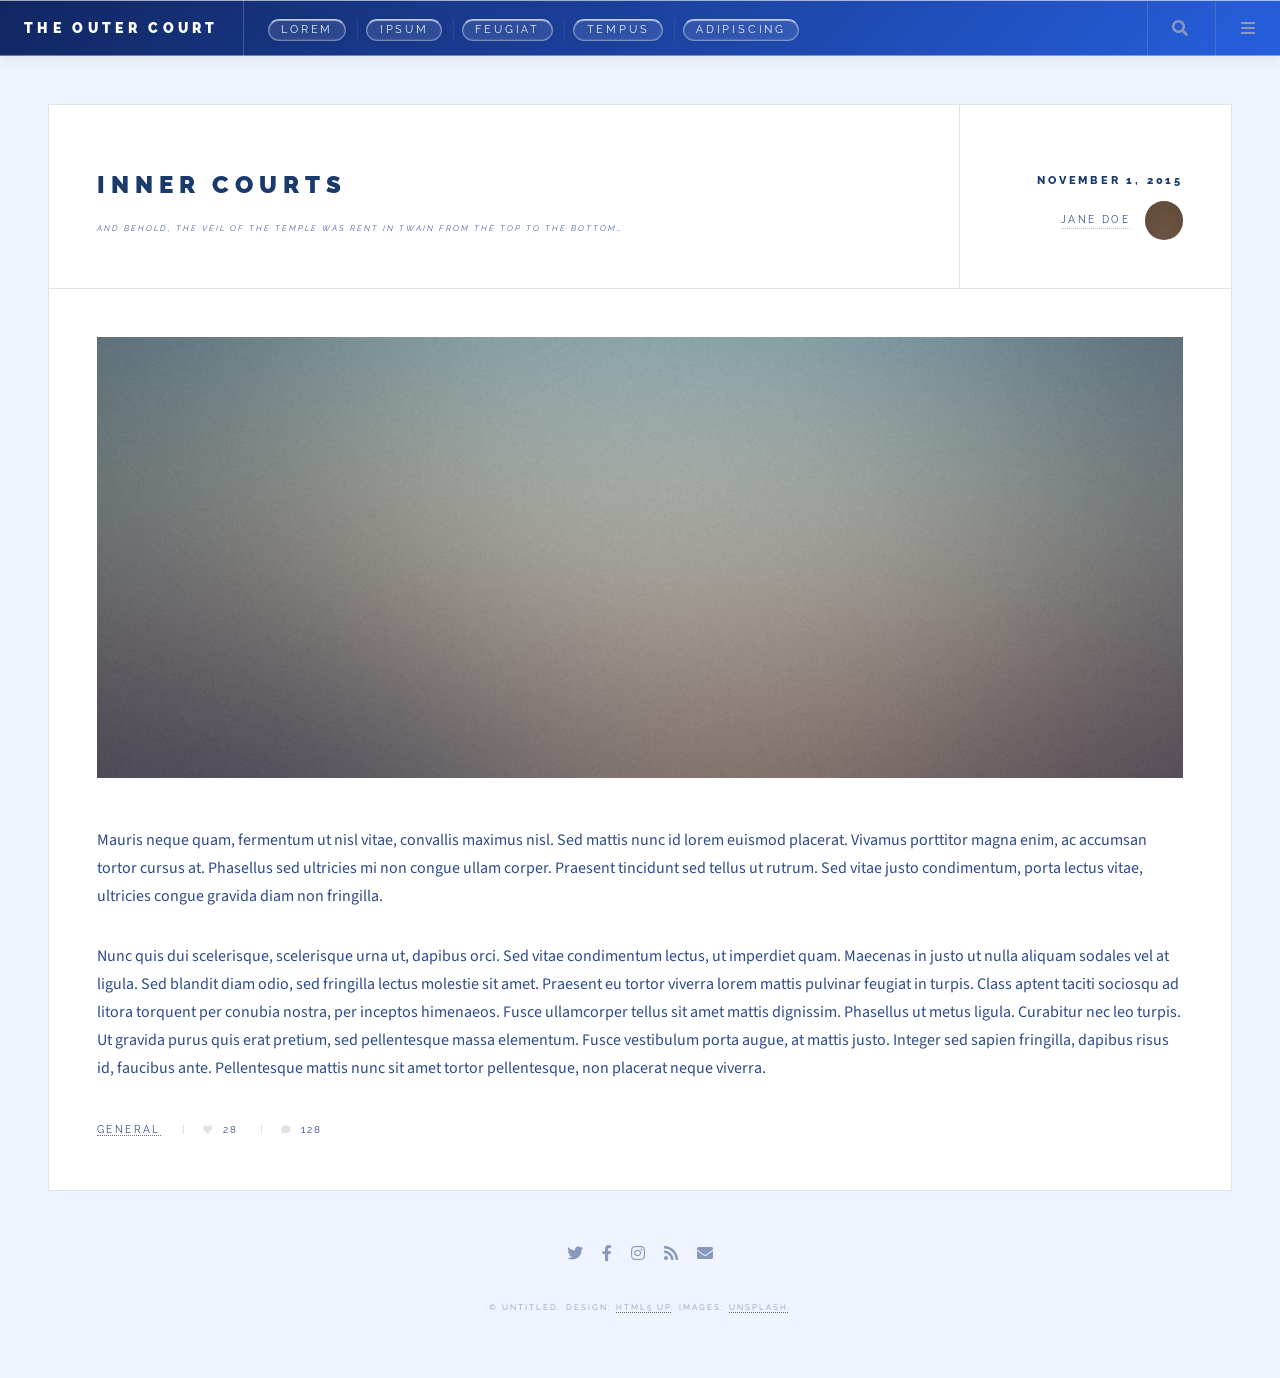
==== commit 262008df: "update 1" ====
--- a/single.html
+++ b/single.html
@@ -100,7 +100,7 @@
 								<header>
 									<div class="title">
 										<h2><a href="#">Inner Courts</a></h2>
-										<p>Church Chronicles</p>
+										<p>And behold, the veil of the temple was rent in twain from the top to the bottom…</p>
 									</div>
 									<div class="meta">
 										<time class="published" datetime="2015-11-01">November 1, 2015</time>
--- a/css/main.css
+++ b/css/main.css
@@ -1,10 +1,8 @@
 @import url(fontawesome-all.min.css);
 @import url("https://fonts.googleapis.com/css?family=Source+Sans+Pro:400,700|Raleway:400,800,900");
 
-/*
-	Future Imperfect by HTML5 UP
-	html5up.net | @ajlkn
-	Free for personal and commercial use under the CCA 3.0 license (html5up.net/license)
+/*	
+	Modified: Liquid Glass Nav Effect added for RCCG Peace Palace Parish
 */
 
 html, body, div, span, applet, object,
@@ -99,7 +97,7 @@
 	}
 
 	body {
-		background: #f4f4f4;
+		background: #f0f4ff;
 	}
 
 		body.is-preload *, body.is-preload *:before, body.is-preload *:after {
@@ -116,7 +114,7 @@
 /* Type */
 
 	body, input, select, textarea {
-		color: #646464;
+		color: #2d4a8a;
 		font-family: "Source Sans Pro", Helvetica, sans-serif;
 		font-size: 14pt;
 		font-weight: 400;
@@ -124,43 +122,19 @@
 	}
 
 		@media screen and (max-width: 1680px) {
-
-			body, input, select, textarea {
-				font-size: 12pt;
-			}
-
-		}
-
+			body, input, select, textarea { font-size: 12pt; }
+		}
 		@media screen and (max-width: 1280px) {
-
-			body, input, select, textarea {
-				font-size: 12pt;
-			}
-
-		}
-
+			body, input, select, textarea { font-size: 12pt; }
+		}
 		@media screen and (max-width: 980px) {
-
-			body, input, select, textarea {
-				font-size: 12pt;
-			}
-
-		}
-
+			body, input, select, textarea { font-size: 12pt; }
+		}
 		@media screen and (max-width: 736px) {
-
-			body, input, select, textarea {
-				font-size: 12pt;
-			}
-
-		}
-
+			body, input, select, textarea { font-size: 12pt; }
+		}
 		@media screen and (max-width: 480px) {
-
-			body, input, select, textarea {
-				font-size: 12pt;
-			}
-
+			body, input, select, textarea { font-size: 12pt; }
 		}
 
 	a {
@@ -168,7 +142,7 @@
 		-webkit-transition: color 0.2s ease, border-bottom-color 0.2s ease;
 		-ms-transition: color 0.2s ease, border-bottom-color 0.2s ease;
 		transition: color 0.2s ease, border-bottom-color 0.2s ease;
-		border-bottom: dotted 1px rgba(160, 160, 160, 0.65);
+		border-bottom: dotted 1px rgba(37, 36, 36, 0.65);
 		color: inherit;
 		text-decoration: none;
 	}
@@ -182,15 +156,15 @@
 
 		a:hover {
 			border-bottom-color: transparent;
-			color: #2ebaae !important;
+			color: #cc5500 !important;
 		}
 
 			a:hover:before {
-				color: #2ebaae !important;
+				color: #cc5500 !important;
 			}
 
 	strong, b {
-		color: #3c3b3b;
+		color: #1a3a6b;
 		font-weight: 700;
 	}
 
@@ -203,7 +177,7 @@
 	}
 
 	h1, h2, h3, h4, h5, h6 {
-		color: #3c3b3b;
+		color: #1a3a6b;
 		font-family: "Raleway", Helvetica, sans-serif;
 		font-weight: 800;
 		letter-spacing: 0.25em;
@@ -217,25 +191,11 @@
 			border-bottom: 0;
 		}
 
-	h2 {
-		font-size: 1.1em;
-	}
-
-	h3 {
-		font-size: 0.9em;
-	}
-
-	h4 {
-		font-size: 0.7em;
-	}
-
-	h5 {
-		font-size: 0.7em;
-	}
-
-	h6 {
-		font-size: 0.7em;
-	}
+	h2 { font-size: 1.1em; }
+	h3 { font-size: 0.9em; }
+	h4 { font-size: 0.7em; }
+	h5 { font-size: 0.7em; }
+	h6 { font-size: 0.7em; }
 
 	sub {
 		font-size: 0.8em;
@@ -250,7 +210,7 @@
 	}
 
 	blockquote {
-		border-left: solid 4px rgba(160, 160, 160, 0.3);
+		border-left: solid 4px rgba(26, 86, 219, 0.3);
 		font-style: italic;
 		margin: 0 0 2em 0;
 		padding: 0.5em 0 0.5em 2em;
@@ -285,1508 +245,72 @@
 		margin: 2em 0;
 	}
 
-		hr.major {
-			margin: 3em 0;
-		}
-
-	.align-left {
-		text-align: left;
-	}
-
-	.align-center {
-		text-align: center;
-	}
-
-	.align-right {
-		text-align: right;
-	}
-
-/* Row */
+		hr.major { margin: 3em 0; }
+
+	.align-left   { text-align: left; }
+	.align-center { text-align: center; }
+	.align-right  { text-align: right; }
+
+/* Row — keeping all original row/grid code intact */
 
 	.row {
 		display: flex;
 		flex-wrap: wrap;
 		box-sizing: border-box;
 		align-items: stretch;
-	}
-
-		.row > * {
-			box-sizing: border-box;
-		}
-
-		.row.gtr-uniform > * > :last-child {
-			margin-bottom: 0;
-		}
-
-		.row.aln-left {
-			justify-content: flex-start;
-		}
-
-		.row.aln-center {
-			justify-content: center;
-		}
-
-		.row.aln-right {
-			justify-content: flex-end;
-		}
-
-		.row.aln-top {
-			align-items: flex-start;
-		}
-
-		.row.aln-middle {
-			align-items: center;
-		}
-
-		.row.aln-bottom {
-			align-items: flex-end;
-		}
-
-		.row > .imp {
-			order: -1;
-		}
-
-		.row > .col-1 {
-			width: 8.33333%;
-		}
-
-		.row > .off-1 {
-			margin-left: 8.33333%;
-		}
-
-		.row > .col-2 {
-			width: 16.66667%;
-		}
-
-		.row > .off-2 {
-			margin-left: 16.66667%;
-		}
-
-		.row > .col-3 {
-			width: 25%;
-		}
-
-		.row > .off-3 {
-			margin-left: 25%;
-		}
-
-		.row > .col-4 {
-			width: 33.33333%;
-		}
-
-		.row > .off-4 {
-			margin-left: 33.33333%;
-		}
-
-		.row > .col-5 {
-			width: 41.66667%;
-		}
-
-		.row > .off-5 {
-			margin-left: 41.66667%;
-		}
-
-		.row > .col-6 {
-			width: 50%;
-		}
-
-		.row > .off-6 {
-			margin-left: 50%;
-		}
-
-		.row > .col-7 {
-			width: 58.33333%;
-		}
-
-		.row > .off-7 {
-			margin-left: 58.33333%;
-		}
-
-		.row > .col-8 {
-			width: 66.66667%;
-		}
-
-		.row > .off-8 {
-			margin-left: 66.66667%;
-		}
-
-		.row > .col-9 {
-			width: 75%;
-		}
-
-		.row > .off-9 {
-			margin-left: 75%;
-		}
-
-		.row > .col-10 {
-			width: 83.33333%;
-		}
-
-		.row > .off-10 {
-			margin-left: 83.33333%;
-		}
-
-		.row > .col-11 {
-			width: 91.66667%;
-		}
-
-		.row > .off-11 {
-			margin-left: 91.66667%;
-		}
-
-		.row > .col-12 {
-			width: 100%;
-		}
-
-		.row > .off-12 {
-			margin-left: 100%;
-		}
-
-		.row.gtr-0 {
-			margin-top: 0;
-			margin-left: 0em;
-		}
-
-			.row.gtr-0 > * {
-				padding: 0 0 0 0em;
-			}
-
-			.row.gtr-0.gtr-uniform {
-				margin-top: 0em;
-			}
-
-				.row.gtr-0.gtr-uniform > * {
-					padding-top: 0em;
-				}
-
-		.row.gtr-25 {
-			margin-top: 0;
-			margin-left: -0.25em;
-		}
-
-			.row.gtr-25 > * {
-				padding: 0 0 0 0.25em;
-			}
-
-			.row.gtr-25.gtr-uniform {
-				margin-top: -0.25em;
-			}
-
-				.row.gtr-25.gtr-uniform > * {
-					padding-top: 0.25em;
-				}
-
-		.row.gtr-50 {
-			margin-top: 0;
-			margin-left: -0.5em;
-		}
-
-			.row.gtr-50 > * {
-				padding: 0 0 0 0.5em;
-			}
-
-			.row.gtr-50.gtr-uniform {
-				margin-top: -0.5em;
-			}
-
-				.row.gtr-50.gtr-uniform > * {
-					padding-top: 0.5em;
-				}
-
-		.row {
-			margin-top: 0;
-			margin-left: -1em;
-		}
-
-			.row > * {
-				padding: 0 0 0 1em;
-			}
-
-			.row.gtr-uniform {
-				margin-top: -1em;
-			}
-
-				.row.gtr-uniform > * {
-					padding-top: 1em;
-				}
-
-		.row.gtr-150 {
-			margin-top: 0;
-			margin-left: -1.5em;
-		}
-
-			.row.gtr-150 > * {
-				padding: 0 0 0 1.5em;
-			}
-
-			.row.gtr-150.gtr-uniform {
-				margin-top: -1.5em;
-			}
-
-				.row.gtr-150.gtr-uniform > * {
-					padding-top: 1.5em;
-				}
-
-		.row.gtr-200 {
-			margin-top: 0;
-			margin-left: -2em;
-		}
-
-			.row.gtr-200 > * {
-				padding: 0 0 0 2em;
-			}
-
-			.row.gtr-200.gtr-uniform {
-				margin-top: -2em;
-			}
-
-				.row.gtr-200.gtr-uniform > * {
-					padding-top: 2em;
-				}
-
-		@media screen and (max-width: 1680px) {
-
-			.row {
-				display: flex;
-				flex-wrap: wrap;
-				box-sizing: border-box;
-				align-items: stretch;
-			}
-
-				.row > * {
-					box-sizing: border-box;
-				}
-
-				.row.gtr-uniform > * > :last-child {
-					margin-bottom: 0;
-				}
-
-				.row.aln-left {
-					justify-content: flex-start;
-				}
-
-				.row.aln-center {
-					justify-content: center;
-				}
-
-				.row.aln-right {
-					justify-content: flex-end;
-				}
-
-				.row.aln-top {
-					align-items: flex-start;
-				}
-
-				.row.aln-middle {
-					align-items: center;
-				}
-
-				.row.aln-bottom {
-					align-items: flex-end;
-				}
-
-				.row > .imp-xlarge {
-					order: -1;
-				}
-
-				.row > .col-1-xlarge {
-					width: 8.33333%;
-				}
-
-				.row > .off-1-xlarge {
-					margin-left: 8.33333%;
-				}
-
-				.row > .col-2-xlarge {
-					width: 16.66667%;
-				}
-
-				.row > .off-2-xlarge {
-					margin-left: 16.66667%;
-				}
-
-				.row > .col-3-xlarge {
-					width: 25%;
-				}
-
-				.row > .off-3-xlarge {
-					margin-left: 25%;
-				}
-
-				.row > .col-4-xlarge {
-					width: 33.33333%;
-				}
-
-				.row > .off-4-xlarge {
-					margin-left: 33.33333%;
-				}
-
-				.row > .col-5-xlarge {
-					width: 41.66667%;
-				}
-
-				.row > .off-5-xlarge {
-					margin-left: 41.66667%;
-				}
-
-				.row > .col-6-xlarge {
-					width: 50%;
-				}
-
-				.row > .off-6-xlarge {
-					margin-left: 50%;
-				}
-
-				.row > .col-7-xlarge {
-					width: 58.33333%;
-				}
-
-				.row > .off-7-xlarge {
-					margin-left: 58.33333%;
-				}
-
-				.row > .col-8-xlarge {
-					width: 66.66667%;
-				}
-
-				.row > .off-8-xlarge {
-					margin-left: 66.66667%;
-				}
-
-				.row > .col-9-xlarge {
-					width: 75%;
-				}
-
-				.row > .off-9-xlarge {
-					margin-left: 75%;
-				}
-
-				.row > .col-10-xlarge {
-					width: 83.33333%;
-				}
-
-				.row > .off-10-xlarge {
-					margin-left: 83.33333%;
-				}
-
-				.row > .col-11-xlarge {
-					width: 91.66667%;
-				}
-
-				.row > .off-11-xlarge {
-					margin-left: 91.66667%;
-				}
-
-				.row > .col-12-xlarge {
-					width: 100%;
-				}
-
-				.row > .off-12-xlarge {
-					margin-left: 100%;
-				}
-
-				.row.gtr-0 {
-					margin-top: 0;
-					margin-left: 0em;
-				}
-
-					.row.gtr-0 > * {
-						padding: 0 0 0 0em;
-					}
-
-					.row.gtr-0.gtr-uniform {
-						margin-top: 0em;
-					}
-
-						.row.gtr-0.gtr-uniform > * {
-							padding-top: 0em;
-						}
-
-				.row.gtr-25 {
-					margin-top: 0;
-					margin-left: -0.25em;
-				}
-
-					.row.gtr-25 > * {
-						padding: 0 0 0 0.25em;
-					}
-
-					.row.gtr-25.gtr-uniform {
-						margin-top: -0.25em;
-					}
-
-						.row.gtr-25.gtr-uniform > * {
-							padding-top: 0.25em;
-						}
-
-				.row.gtr-50 {
-					margin-top: 0;
-					margin-left: -0.5em;
-				}
-
-					.row.gtr-50 > * {
-						padding: 0 0 0 0.5em;
-					}
-
-					.row.gtr-50.gtr-uniform {
-						margin-top: -0.5em;
-					}
-
-						.row.gtr-50.gtr-uniform > * {
-							padding-top: 0.5em;
-						}
-
-				.row {
-					margin-top: 0;
-					margin-left: -1em;
-				}
-
-					.row > * {
-						padding: 0 0 0 1em;
-					}
-
-					.row.gtr-uniform {
-						margin-top: -1em;
-					}
-
-						.row.gtr-uniform > * {
-							padding-top: 1em;
-						}
-
-				.row.gtr-150 {
-					margin-top: 0;
-					margin-left: -1.5em;
-				}
-
-					.row.gtr-150 > * {
-						padding: 0 0 0 1.5em;
-					}
-
-					.row.gtr-150.gtr-uniform {
-						margin-top: -1.5em;
-					}
-
-						.row.gtr-150.gtr-uniform > * {
-							padding-top: 1.5em;
-						}
-
-				.row.gtr-200 {
-					margin-top: 0;
-					margin-left: -2em;
-				}
-
-					.row.gtr-200 > * {
-						padding: 0 0 0 2em;
-					}
-
-					.row.gtr-200.gtr-uniform {
-						margin-top: -2em;
-					}
-
-						.row.gtr-200.gtr-uniform > * {
-							padding-top: 2em;
-						}
-
-		}
-
-		@media screen and (max-width: 1280px) {
-
-			.row {
-				display: flex;
-				flex-wrap: wrap;
-				box-sizing: border-box;
-				align-items: stretch;
-			}
-
-				.row > * {
-					box-sizing: border-box;
-				}
-
-				.row.gtr-uniform > * > :last-child {
-					margin-bottom: 0;
-				}
-
-				.row.aln-left {
-					justify-content: flex-start;
-				}
-
-				.row.aln-center {
-					justify-content: center;
-				}
-
-				.row.aln-right {
-					justify-content: flex-end;
-				}
-
-				.row.aln-top {
-					align-items: flex-start;
-				}
-
-				.row.aln-middle {
-					align-items: center;
-				}
-
-				.row.aln-bottom {
-					align-items: flex-end;
-				}
-
-				.row > .imp-large {
-					order: -1;
-				}
-
-				.row > .col-1-large {
-					width: 8.33333%;
-				}
-
-				.row > .off-1-large {
-					margin-left: 8.33333%;
-				}
-
-				.row > .col-2-large {
-					width: 16.66667%;
-				}
-
-				.row > .off-2-large {
-					margin-left: 16.66667%;
-				}
-
-				.row > .col-3-large {
-					width: 25%;
-				}
-
-				.row > .off-3-large {
-					margin-left: 25%;
-				}
-
-				.row > .col-4-large {
-					width: 33.33333%;
-				}
-
-				.row > .off-4-large {
-					margin-left: 33.33333%;
-				}
-
-				.row > .col-5-large {
-					width: 41.66667%;
-				}
-
-				.row > .off-5-large {
-					margin-left: 41.66667%;
-				}
-
-				.row > .col-6-large {
-					width: 50%;
-				}
-
-				.row > .off-6-large {
-					margin-left: 50%;
-				}
-
-				.row > .col-7-large {
-					width: 58.33333%;
-				}
-
-				.row > .off-7-large {
-					margin-left: 58.33333%;
-				}
-
-				.row > .col-8-large {
-					width: 66.66667%;
-				}
-
-				.row > .off-8-large {
-					margin-left: 66.66667%;
-				}
-
-				.row > .col-9-large {
-					width: 75%;
-				}
-
-				.row > .off-9-large {
-					margin-left: 75%;
-				}
-
-				.row > .col-10-large {
-					width: 83.33333%;
-				}
-
-				.row > .off-10-large {
-					margin-left: 83.33333%;
-				}
-
-				.row > .col-11-large {
-					width: 91.66667%;
-				}
-
-				.row > .off-11-large {
-					margin-left: 91.66667%;
-				}
-
-				.row > .col-12-large {
-					width: 100%;
-				}
-
-				.row > .off-12-large {
-					margin-left: 100%;
-				}
-
-				.row.gtr-0 {
-					margin-top: 0;
-					margin-left: 0em;
-				}
-
-					.row.gtr-0 > * {
-						padding: 0 0 0 0em;
-					}
-
-					.row.gtr-0.gtr-uniform {
-						margin-top: 0em;
-					}
-
-						.row.gtr-0.gtr-uniform > * {
-							padding-top: 0em;
-						}
-
-				.row.gtr-25 {
-					margin-top: 0;
-					margin-left: -0.25em;
-				}
-
-					.row.gtr-25 > * {
-						padding: 0 0 0 0.25em;
-					}
-
-					.row.gtr-25.gtr-uniform {
-						margin-top: -0.25em;
-					}
-
-						.row.gtr-25.gtr-uniform > * {
-							padding-top: 0.25em;
-						}
-
-				.row.gtr-50 {
-					margin-top: 0;
-					margin-left: -0.5em;
-				}
-
-					.row.gtr-50 > * {
-						padding: 0 0 0 0.5em;
-					}
-
-					.row.gtr-50.gtr-uniform {
-						margin-top: -0.5em;
-					}
-
-						.row.gtr-50.gtr-uniform > * {
-							padding-top: 0.5em;
-						}
-
-				.row {
-					margin-top: 0;
-					margin-left: -1em;
-				}
-
-					.row > * {
-						padding: 0 0 0 1em;
-					}
-
-					.row.gtr-uniform {
-						margin-top: -1em;
-					}
-
-						.row.gtr-uniform > * {
-							padding-top: 1em;
-						}
-
-				.row.gtr-150 {
-					margin-top: 0;
-					margin-left: -1.5em;
-				}
-
-					.row.gtr-150 > * {
-						padding: 0 0 0 1.5em;
-					}
-
-					.row.gtr-150.gtr-uniform {
-						margin-top: -1.5em;
-					}
-
-						.row.gtr-150.gtr-uniform > * {
-							padding-top: 1.5em;
-						}
-
-				.row.gtr-200 {
-					margin-top: 0;
-					margin-left: -2em;
-				}
-
-					.row.gtr-200 > * {
-						padding: 0 0 0 2em;
-					}
-
-					.row.gtr-200.gtr-uniform {
-						margin-top: -2em;
-					}
-
-						.row.gtr-200.gtr-uniform > * {
-							padding-top: 2em;
-						}
-
-		}
-
-		@media screen and (max-width: 980px) {
-
-			.row {
-				display: flex;
-				flex-wrap: wrap;
-				box-sizing: border-box;
-				align-items: stretch;
-			}
-
-				.row > * {
-					box-sizing: border-box;
-				}
-
-				.row.gtr-uniform > * > :last-child {
-					margin-bottom: 0;
-				}
-
-				.row.aln-left {
-					justify-content: flex-start;
-				}
-
-				.row.aln-center {
-					justify-content: center;
-				}
-
-				.row.aln-right {
-					justify-content: flex-end;
-				}
-
-				.row.aln-top {
-					align-items: flex-start;
-				}
-
-				.row.aln-middle {
-					align-items: center;
-				}
-
-				.row.aln-bottom {
-					align-items: flex-end;
-				}
-
-				.row > .imp-medium {
-					order: -1;
-				}
-
-				.row > .col-1-medium {
-					width: 8.33333%;
-				}
-
-				.row > .off-1-medium {
-					margin-left: 8.33333%;
-				}
-
-				.row > .col-2-medium {
-					width: 16.66667%;
-				}
-
-				.row > .off-2-medium {
-					margin-left: 16.66667%;
-				}
-
-				.row > .col-3-medium {
-					width: 25%;
-				}
-
-				.row > .off-3-medium {
-					margin-left: 25%;
-				}
-
-				.row > .col-4-medium {
-					width: 33.33333%;
-				}
-
-				.row > .off-4-medium {
-					margin-left: 33.33333%;
-				}
-
-				.row > .col-5-medium {
-					width: 41.66667%;
-				}
-
-				.row > .off-5-medium {
-					margin-left: 41.66667%;
-				}
-
-				.row > .col-6-medium {
-					width: 50%;
-				}
-
-				.row > .off-6-medium {
-					margin-left: 50%;
-				}
-
-				.row > .col-7-medium {
-					width: 58.33333%;
-				}
-
-				.row > .off-7-medium {
-					margin-left: 58.33333%;
-				}
-
-				.row > .col-8-medium {
-					width: 66.66667%;
-				}
-
-				.row > .off-8-medium {
-					margin-left: 66.66667%;
-				}
-
-				.row > .col-9-medium {
-					width: 75%;
-				}
-
-				.row > .off-9-medium {
-					margin-left: 75%;
-				}
-
-				.row > .col-10-medium {
-					width: 83.33333%;
-				}
-
-				.row > .off-10-medium {
-					margin-left: 83.33333%;
-				}
-
-				.row > .col-11-medium {
-					width: 91.66667%;
-				}
-
-				.row > .off-11-medium {
-					margin-left: 91.66667%;
-				}
-
-				.row > .col-12-medium {
-					width: 100%;
-				}
-
-				.row > .off-12-medium {
-					margin-left: 100%;
-				}
-
-				.row.gtr-0 {
-					margin-top: 0;
-					margin-left: 0em;
-				}
-
-					.row.gtr-0 > * {
-						padding: 0 0 0 0em;
-					}
-
-					.row.gtr-0.gtr-uniform {
-						margin-top: 0em;
-					}
-
-						.row.gtr-0.gtr-uniform > * {
-							padding-top: 0em;
-						}
-
-				.row.gtr-25 {
-					margin-top: 0;
-					margin-left: -0.25em;
-				}
-
-					.row.gtr-25 > * {
-						padding: 0 0 0 0.25em;
-					}
-
-					.row.gtr-25.gtr-uniform {
-						margin-top: -0.25em;
-					}
-
-						.row.gtr-25.gtr-uniform > * {
-							padding-top: 0.25em;
-						}
-
-				.row.gtr-50 {
-					margin-top: 0;
-					margin-left: -0.5em;
-				}
-
-					.row.gtr-50 > * {
-						padding: 0 0 0 0.5em;
-					}
-
-					.row.gtr-50.gtr-uniform {
-						margin-top: -0.5em;
-					}
-
-						.row.gtr-50.gtr-uniform > * {
-							padding-top: 0.5em;
-						}
-
-				.row {
-					margin-top: 0;
-					margin-left: -1em;
-				}
-
-					.row > * {
-						padding: 0 0 0 1em;
-					}
-
-					.row.gtr-uniform {
-						margin-top: -1em;
-					}
-
-						.row.gtr-uniform > * {
-							padding-top: 1em;
-						}
-
-				.row.gtr-150 {
-					margin-top: 0;
-					margin-left: -1.5em;
-				}
-
-					.row.gtr-150 > * {
-						padding: 0 0 0 1.5em;
-					}
-
-					.row.gtr-150.gtr-uniform {
-						margin-top: -1.5em;
-					}
-
-						.row.gtr-150.gtr-uniform > * {
-							padding-top: 1.5em;
-						}
-
-				.row.gtr-200 {
-					margin-top: 0;
-					margin-left: -2em;
-				}
-
-					.row.gtr-200 > * {
-						padding: 0 0 0 2em;
-					}
-
-					.row.gtr-200.gtr-uniform {
-						margin-top: -2em;
-					}
-
-						.row.gtr-200.gtr-uniform > * {
-							padding-top: 2em;
-						}
-
-		}
-
-		@media screen and (max-width: 736px) {
-
-			.row {
-				display: flex;
-				flex-wrap: wrap;
-				box-sizing: border-box;
-				align-items: stretch;
-			}
-
-				.row > * {
-					box-sizing: border-box;
-				}
-
-				.row.gtr-uniform > * > :last-child {
-					margin-bottom: 0;
-				}
-
-				.row.aln-left {
-					justify-content: flex-start;
-				}
-
-				.row.aln-center {
-					justify-content: center;
-				}
-
-				.row.aln-right {
-					justify-content: flex-end;
-				}
-
-				.row.aln-top {
-					align-items: flex-start;
-				}
-
-				.row.aln-middle {
-					align-items: center;
-				}
-
-				.row.aln-bottom {
-					align-items: flex-end;
-				}
-
-				.row > .imp-small {
-					order: -1;
-				}
-
-				.row > .col-1-small {
-					width: 8.33333%;
-				}
-
-				.row > .off-1-small {
-					margin-left: 8.33333%;
-				}
-
-				.row > .col-2-small {
-					width: 16.66667%;
-				}
-
-				.row > .off-2-small {
-					margin-left: 16.66667%;
-				}
-
-				.row > .col-3-small {
-					width: 25%;
-				}
-
-				.row > .off-3-small {
-					margin-left: 25%;
-				}
-
-				.row > .col-4-small {
-					width: 33.33333%;
-				}
-
-				.row > .off-4-small {
-					margin-left: 33.33333%;
-				}
-
-				.row > .col-5-small {
-					width: 41.66667%;
-				}
-
-				.row > .off-5-small {
-					margin-left: 41.66667%;
-				}
-
-				.row > .col-6-small {
-					width: 50%;
-				}
-
-				.row > .off-6-small {
-					margin-left: 50%;
-				}
-
-				.row > .col-7-small {
-					width: 58.33333%;
-				}
-
-				.row > .off-7-small {
-					margin-left: 58.33333%;
-				}
-
-				.row > .col-8-small {
-					width: 66.66667%;
-				}
-
-				.row > .off-8-small {
-					margin-left: 66.66667%;
-				}
-
-				.row > .col-9-small {
-					width: 75%;
-				}
-
-				.row > .off-9-small {
-					margin-left: 75%;
-				}
-
-				.row > .col-10-small {
-					width: 83.33333%;
-				}
-
-				.row > .off-10-small {
-					margin-left: 83.33333%;
-				}
-
-				.row > .col-11-small {
-					width: 91.66667%;
-				}
-
-				.row > .off-11-small {
-					margin-left: 91.66667%;
-				}
-
-				.row > .col-12-small {
-					width: 100%;
-				}
-
-				.row > .off-12-small {
-					margin-left: 100%;
-				}
-
-				.row.gtr-0 {
-					margin-top: 0;
-					margin-left: 0em;
-				}
-
-					.row.gtr-0 > * {
-						padding: 0 0 0 0em;
-					}
-
-					.row.gtr-0.gtr-uniform {
-						margin-top: 0em;
-					}
-
-						.row.gtr-0.gtr-uniform > * {
-							padding-top: 0em;
-						}
-
-				.row.gtr-25 {
-					margin-top: 0;
-					margin-left: -0.25em;
-				}
-
-					.row.gtr-25 > * {
-						padding: 0 0 0 0.25em;
-					}
-
-					.row.gtr-25.gtr-uniform {
-						margin-top: -0.25em;
-					}
-
-						.row.gtr-25.gtr-uniform > * {
-							padding-top: 0.25em;
-						}
-
-				.row.gtr-50 {
-					margin-top: 0;
-					margin-left: -0.5em;
-				}
-
-					.row.gtr-50 > * {
-						padding: 0 0 0 0.5em;
-					}
-
-					.row.gtr-50.gtr-uniform {
-						margin-top: -0.5em;
-					}
-
-						.row.gtr-50.gtr-uniform > * {
-							padding-top: 0.5em;
-						}
-
-				.row {
-					margin-top: 0;
-					margin-left: -1em;
-				}
-
-					.row > * {
-						padding: 0 0 0 1em;
-					}
-
-					.row.gtr-uniform {
-						margin-top: -1em;
-					}
-
-						.row.gtr-uniform > * {
-							padding-top: 1em;
-						}
-
-				.row.gtr-150 {
-					margin-top: 0;
-					margin-left: -1.5em;
-				}
-
-					.row.gtr-150 > * {
-						padding: 0 0 0 1.5em;
-					}
-
-					.row.gtr-150.gtr-uniform {
-						margin-top: -1.5em;
-					}
-
-						.row.gtr-150.gtr-uniform > * {
-							padding-top: 1.5em;
-						}
-
-				.row.gtr-200 {
-					margin-top: 0;
-					margin-left: -2em;
-				}
-
-					.row.gtr-200 > * {
-						padding: 0 0 0 2em;
-					}
-
-					.row.gtr-200.gtr-uniform {
-						margin-top: -2em;
-					}
-
-						.row.gtr-200.gtr-uniform > * {
-							padding-top: 2em;
-						}
-
-		}
-
-		@media screen and (max-width: 480px) {
-
-			.row {
-				display: flex;
-				flex-wrap: wrap;
-				box-sizing: border-box;
-				align-items: stretch;
-			}
-
-				.row > * {
-					box-sizing: border-box;
-				}
-
-				.row.gtr-uniform > * > :last-child {
-					margin-bottom: 0;
-				}
-
-				.row.aln-left {
-					justify-content: flex-start;
-				}
-
-				.row.aln-center {
-					justify-content: center;
-				}
-
-				.row.aln-right {
-					justify-content: flex-end;
-				}
-
-				.row.aln-top {
-					align-items: flex-start;
-				}
-
-				.row.aln-middle {
-					align-items: center;
-				}
-
-				.row.aln-bottom {
-					align-items: flex-end;
-				}
-
-				.row > .imp-xsmall {
-					order: -1;
-				}
-
-				.row > .col-1-xsmall {
-					width: 8.33333%;
-				}
-
-				.row > .off-1-xsmall {
-					margin-left: 8.33333%;
-				}
-
-				.row > .col-2-xsmall {
-					width: 16.66667%;
-				}
-
-				.row > .off-2-xsmall {
-					margin-left: 16.66667%;
-				}
-
-				.row > .col-3-xsmall {
-					width: 25%;
-				}
-
-				.row > .off-3-xsmall {
-					margin-left: 25%;
-				}
-
-				.row > .col-4-xsmall {
-					width: 33.33333%;
-				}
-
-				.row > .off-4-xsmall {
-					margin-left: 33.33333%;
-				}
-
-				.row > .col-5-xsmall {
-					width: 41.66667%;
-				}
-
-				.row > .off-5-xsmall {
-					margin-left: 41.66667%;
-				}
-
-				.row > .col-6-xsmall {
-					width: 50%;
-				}
-
-				.row > .off-6-xsmall {
-					margin-left: 50%;
-				}
-
-				.row > .col-7-xsmall {
-					width: 58.33333%;
-				}
-
-				.row > .off-7-xsmall {
-					margin-left: 58.33333%;
-				}
-
-				.row > .col-8-xsmall {
-					width: 66.66667%;
-				}
-
-				.row > .off-8-xsmall {
-					margin-left: 66.66667%;
-				}
-
-				.row > .col-9-xsmall {
-					width: 75%;
-				}
-
-				.row > .off-9-xsmall {
-					margin-left: 75%;
-				}
-
-				.row > .col-10-xsmall {
-					width: 83.33333%;
-				}
-
-				.row > .off-10-xsmall {
-					margin-left: 83.33333%;
-				}
-
-				.row > .col-11-xsmall {
-					width: 91.66667%;
-				}
-
-				.row > .off-11-xsmall {
-					margin-left: 91.66667%;
-				}
-
-				.row > .col-12-xsmall {
-					width: 100%;
-				}
-
-				.row > .off-12-xsmall {
-					margin-left: 100%;
-				}
-
-				.row.gtr-0 {
-					margin-top: 0;
-					margin-left: 0em;
-				}
-
-					.row.gtr-0 > * {
-						padding: 0 0 0 0em;
-					}
-
-					.row.gtr-0.gtr-uniform {
-						margin-top: 0em;
-					}
-
-						.row.gtr-0.gtr-uniform > * {
-							padding-top: 0em;
-						}
-
-				.row.gtr-25 {
-					margin-top: 0;
-					margin-left: -0.25em;
-				}
-
-					.row.gtr-25 > * {
-						padding: 0 0 0 0.25em;
-					}
-
-					.row.gtr-25.gtr-uniform {
-						margin-top: -0.25em;
-					}
-
-						.row.gtr-25.gtr-uniform > * {
-							padding-top: 0.25em;
-						}
-
-				.row.gtr-50 {
-					margin-top: 0;
-					margin-left: -0.5em;
-				}
-
-					.row.gtr-50 > * {
-						padding: 0 0 0 0.5em;
-					}
-
-					.row.gtr-50.gtr-uniform {
-						margin-top: -0.5em;
-					}
-
-						.row.gtr-50.gtr-uniform > * {
-							padding-top: 0.5em;
-						}
-
-				.row {
-					margin-top: 0;
-					margin-left: -1em;
-				}
-
-					.row > * {
-						padding: 0 0 0 1em;
-					}
-
-					.row.gtr-uniform {
-						margin-top: -1em;
-					}
-
-						.row.gtr-uniform > * {
-							padding-top: 1em;
-						}
-
-				.row.gtr-150 {
-					margin-top: 0;
-					margin-left: -1.5em;
-				}
-
-					.row.gtr-150 > * {
-						padding: 0 0 0 1.5em;
-					}
-
-					.row.gtr-150.gtr-uniform {
-						margin-top: -1.5em;
-					}
-
-						.row.gtr-150.gtr-uniform > * {
-							padding-top: 1.5em;
-						}
-
-				.row.gtr-200 {
-					margin-top: 0;
-					margin-left: -2em;
-				}
-
-					.row.gtr-200 > * {
-						padding: 0 0 0 2em;
-					}
-
-					.row.gtr-200.gtr-uniform {
-						margin-top: -2em;
-					}
-
-						.row.gtr-200.gtr-uniform > * {
-							padding-top: 2em;
-						}
-
-		}
+		margin-top: 0;
+		margin-left: -1em;
+	}
+		.row > * { box-sizing: border-box; padding: 0 0 0 1em; }
+		.row.gtr-uniform { margin-top: -1em; }
+		.row.gtr-uniform > * { padding-top: 1em; }
+		.row.gtr-uniform > * > :last-child { margin-bottom: 0; }
+		.row.aln-left   { justify-content: flex-start; }
+		.row.aln-center { justify-content: center; }
+		.row.aln-right  { justify-content: flex-end; }
+		.row.aln-top    { align-items: flex-start; }
+		.row.aln-middle { align-items: center; }
+		.row.aln-bottom { align-items: flex-end; }
+		.row > .imp     { order: -1; }
+		.row > .col-1  { width: 8.33333%; }   .row > .off-1  { margin-left: 8.33333%; }
+		.row > .col-2  { width: 16.66667%; }  .row > .off-2  { margin-left: 16.66667%; }
+		.row > .col-3  { width: 25%; }        .row > .off-3  { margin-left: 25%; }
+		.row > .col-4  { width: 33.33333%; }  .row > .off-4  { margin-left: 33.33333%; }
+		.row > .col-5  { width: 41.66667%; }  .row > .off-5  { margin-left: 41.66667%; }
+		.row > .col-6  { width: 50%; }        .row > .off-6  { margin-left: 50%; }
+		.row > .col-7  { width: 58.33333%; }  .row > .off-7  { margin-left: 58.33333%; }
+		.row > .col-8  { width: 66.66667%; }  .row > .off-8  { margin-left: 66.66667%; }
+		.row > .col-9  { width: 75%; }        .row > .off-9  { margin-left: 75%; }
+		.row > .col-10 { width: 83.33333%; }  .row > .off-10 { margin-left: 83.33333%; }
+		.row > .col-11 { width: 91.66667%; }  .row > .off-11 { margin-left: 91.66667%; }
+		.row > .col-12 { width: 100%; }       .row > .off-12 { margin-left: 100%; }
+		.row.gtr-0   { margin-top: 0; margin-left: 0em; }
+		.row.gtr-0 > * { padding: 0 0 0 0em; }
+		.row.gtr-0.gtr-uniform { margin-top: 0em; }
+		.row.gtr-0.gtr-uniform > * { padding-top: 0em; }
+		.row.gtr-25  { margin-top: 0; margin-left: -0.25em; }
+		.row.gtr-25 > * { padding: 0 0 0 0.25em; }
+		.row.gtr-25.gtr-uniform { margin-top: -0.25em; }
+		.row.gtr-25.gtr-uniform > * { padding-top: 0.25em; }
+		.row.gtr-50  { margin-top: 0; margin-left: -0.5em; }
+		.row.gtr-50 > * { padding: 0 0 0 0.5em; }
+		.row.gtr-50.gtr-uniform { margin-top: -0.5em; }
+		.row.gtr-50.gtr-uniform > * { padding-top: 0.5em; }
+		.row.gtr-150 { margin-top: 0; margin-left: -1.5em; }
+		.row.gtr-150 > * { padding: 0 0 0 1.5em; }
+		.row.gtr-150.gtr-uniform { margin-top: -1.5em; }
+		.row.gtr-150.gtr-uniform > * { padding-top: 1.5em; }
+		.row.gtr-200 { margin-top: 0; margin-left: -2em; }
+		.row.gtr-200 > * { padding: 0 0 0 2em; }
+		.row.gtr-200.gtr-uniform { margin-top: -2em; }
+		.row.gtr-200.gtr-uniform > * { padding-top: 2em; }
 
 /* Author */
 
 	.author {
-		display: -moz-flex;
-		display: -webkit-flex;
-		display: -ms-flex;
 		display: flex;
-		-moz-flex-direction: row;
-		-webkit-flex-direction: row;
-		-ms-flex-direction: row;
 		flex-direction: row;
-		-moz-align-items: center;
-		-webkit-align-items: center;
-		-ms-align-items: center;
 		align-items: center;
-		-moz-justify-content: -moz-flex-end;
-		-webkit-justify-content: -webkit-flex-end;
-		-ms-justify-content: -ms-flex-end;
 		justify-content: flex-end;
 		border-bottom: 0;
 		font-family: "Raleway", Helvetica, sans-serif;
@@ -1798,9 +322,6 @@
 	}
 
 		.author .name {
-			-moz-transition: border-bottom-color 0.2s ease;
-			-webkit-transition: border-bottom-color 0.2s ease;
-			-ms-transition: border-bottom-color 0.2s ease;
 			transition: border-bottom-color 0.2s ease;
 			border-bottom: dotted 1px rgba(160, 160, 160, 0.65);
 			display: block;
@@ -1819,23 +340,14 @@
 
 /* Blurb */
 
-	.blurb h2 {
-		font-size: 0.8em;
-		margin: 0 0 1.5em 0;
-	}
-
-	.blurb h3 {
-		font-size: 0.7em;
-	}
-
-	.blurb p {
-		font-size: 0.9em;
-	}
+	.blurb h2 { font-size: 0.8em; margin: 0 0 1.5em 0; }
+	.blurb h3 { font-size: 0.7em; }
+	.blurb p  { font-size: 0.9em; }
 
 /* Box */
 
 	.box {
-		border: solid 1px rgba(160, 160, 160, 0.3);
+		border: solid 1px rgba(13, 13, 13, 0.3);
 		margin-bottom: 2em;
 		padding: 1.5em;
 	}
@@ -1863,14 +375,11 @@
 		-webkit-appearance: none;
 		-ms-appearance: none;
 		appearance: none;
-		-moz-transition: background-color 0.2s ease, box-shadow 0.2s ease, color 0.2s ease;
-		-webkit-transition: background-color 0.2s ease, box-shadow 0.2s ease, color 0.2s ease;
-		-ms-transition: background-color 0.2s ease, box-shadow 0.2s ease, color 0.2s ease;
 		transition: background-color 0.2s ease, box-shadow 0.2s ease, color 0.2s ease;
 		background-color: transparent;
 		border: 0;
-		box-shadow: inset 0 0 0 1px rgba(160, 160, 160, 0.3);
-		color: #3c3b3b !important;
+		box-shadow: inset 0 0 0 1px rgba(34, 33, 33, 0.3);
+		color: #1a3a6b !important;
 		cursor: pointer;
 		display: inline-block;
 		font-family: "Raleway", Helvetica, sans-serif;
@@ -1891,8 +400,8 @@
 		input[type="button"]:hover,
 		button:hover,
 		.button:hover {
-			box-shadow: inset 0 0 0 1px #2ebaae;
-			color: #2ebaae !important;
+			box-shadow: inset 0 0 0 1px #1a56db;
+			color: #cc5500 !important;
 		}
 
 			input[type="submit"]:hover:active,
@@ -1900,95 +409,62 @@
 			input[type="button"]:hover:active,
 			button:hover:active,
 			.button:hover:active {
-				background-color: rgba(46, 186, 174, 0.05);
+				background-color: rgba(204, 85, 0, 0.05);
 			}
 
 		input[type="submit"]:before, input[type="submit"]:after,
-		input[type="reset"]:before,
-		input[type="reset"]:after,
-		input[type="button"]:before,
-		input[type="button"]:after,
-		button:before,
-		button:after,
-		.button:before,
-		.button:after {
-			color: #aaaaaa;
+		input[type="reset"]:before, input[type="reset"]:after,
+		input[type="button"]:before, input[type="button"]:after,
+		button:before, button:after,
+		.button:before, .button:after {
+			color: #8899bb;
 			position: relative;
 		}
 
-		input[type="submit"]:before,
-		input[type="reset"]:before,
-		input[type="button"]:before,
-		button:before,
-		.button:before {
+		input[type="submit"]:before, input[type="reset"]:before,
+		input[type="button"]:before, button:before, .button:before {
 			left: -1em;
 			padding: 0 0 0 0.75em;
 		}
 
-		input[type="submit"]:after,
-		input[type="reset"]:after,
-		input[type="button"]:after,
-		button:after,
-		.button:after {
+		input[type="submit"]:after, input[type="reset"]:after,
+		input[type="button"]:after, button:after, .button:after {
 			left: 1em;
 			padding: 0 0.75em 0 0;
 		}
 
-		input[type="submit"].fit,
-		input[type="reset"].fit,
-		input[type="button"].fit,
-		button.fit,
-		.button.fit {
-			width: 100%;
-		}
-
-		input[type="submit"].large,
-		input[type="reset"].large,
-		input[type="button"].large,
-		button.large,
-		.button.large {
+		input[type="submit"].fit, input[type="reset"].fit,
+		input[type="button"].fit, button.fit, .button.fit { width: 100%; }
+
+		input[type="submit"].large, input[type="reset"].large,
+		input[type="button"].large, button.large, .button.large {
 			font-size: 0.7em;
 			padding: 0 3em;
 		}
 
-		input[type="submit"].small,
-		input[type="reset"].small,
-		input[type="button"].small,
-		button.small,
-		.button.small {
-			font-size: 0.5em;
-		}
+		input[type="submit"].small, input[type="reset"].small,
+		input[type="button"].small, button.small, .button.small { font-size: 0.5em; }
 
 		input[type="submit"].disabled, input[type="submit"]:disabled,
-		input[type="reset"].disabled,
-		input[type="reset"]:disabled,
-		input[type="button"].disabled,
-		input[type="button"]:disabled,
-		button.disabled,
-		button:disabled,
-		.button.disabled,
-		.button:disabled {
+		input[type="reset"].disabled, input[type="reset"]:disabled,
+		input[type="button"].disabled, input[type="button"]:disabled,
+		button.disabled, button:disabled,
+		.button.disabled, .button:disabled {
 			pointer-events: none;
 			color: rgba(160, 160, 160, 0.3) !important;
 		}
 
 			input[type="submit"].disabled:before, input[type="submit"]:disabled:before,
-			input[type="reset"].disabled:before,
-			input[type="reset"]:disabled:before,
-			input[type="button"].disabled:before,
-			input[type="button"]:disabled:before,
-			button.disabled:before,
-			button:disabled:before,
-			.button.disabled:before,
-			.button:disabled:before {
+			input[type="reset"].disabled:before, input[type="reset"]:disabled:before,
+			input[type="button"].disabled:before, input[type="button"]:disabled:before,
+			button.disabled:before, button:disabled:before,
+			.button.disabled:before, .button:disabled:before {
 				color: rgba(160, 160, 160, 0.3) !important;
 			}
 
 /* Form */
 
-	form {
-		margin: 0 0 2em 0;
-	}
+	form { margin: 0 0 2em 0; }
 
 		form.search {
 			text-decoration: none;
@@ -2006,10 +482,7 @@
 				text-transform: none !important;
 				font-family: 'Font Awesome 5 Free';
 				font-weight: 900;
-			}
-
-			form.search:before {
-				color: #aaaaaa;
+				color: #8899bb;
 				content: '\f002';
 				display: block;
 				height: 2.75em;
@@ -2021,12 +494,10 @@
 				width: 2.5em;
 			}
 
-			form.search > input:first-child {
-				padding-left: 2.5em;
-			}
+			form.search > input:first-child { padding-left: 2.5em; }
 
 	label {
-		color: #3c3b3b;
+		color: #1a3a6b;
 		display: block;
 		font-size: 0.9em;
 		font-weight: 700;
@@ -2060,9 +531,7 @@
 		input[type="email"]:invalid,
 		input[type="tel"]:invalid,
 		select:invalid,
-		textarea:invalid {
-			box-shadow: none;
-		}
+		textarea:invalid { box-shadow: none; }
 
 		input[type="text"]:focus,
 		input[type="password"]:focus,
@@ -2070,8 +539,8 @@
 		input[type="tel"]:focus,
 		select:focus,
 		textarea:focus {
-			border-color: #2ebaae;
-			box-shadow: inset 0 0 0 1px #2ebaae;
+			border-color: #cc5500;
+			box-shadow: inset 0 0 0 1px #1a56db;
 		}
 
 	.select-wrapper {
@@ -2091,9 +560,6 @@
 			text-transform: none !important;
 			font-family: 'Font Awesome 5 Free';
 			font-weight: 900;
-		}
-
-		.select-wrapper:before {
 			color: rgba(160, 160, 160, 0.3);
 			content: '\f078';
 			display: block;
@@ -2107,9 +573,7 @@
 			width: 2.75em;
 		}
 
-		.select-wrapper select::-ms-expand {
-			display: none;
-		}
+		.select-wrapper select::-ms-expand { display: none; }
 
 	select {
 		background-image: url("data:image/svg+xml;charset=utf8,%3Csvg xmlns='http://www.w3.org/2000/svg' width='40' height='40' preserveAspectRatio='none' viewBox='0 0 40 40'%3E%3Cpath d='M9.4,12.3l10.4,10.4l10.4-10.4c0.2-0.2,0.5-0.4,0.9-0.4c0.3,0,0.6,0.1,0.9,0.4l3.3,3.3c0.2,0.2,0.4,0.5,0.4,0.9 c0,0.4-0.1,0.6-0.4,0.9L20.7,31.9c-0.2,0.2-0.5,0.4-0.9,0.4c-0.3,0-0.6-0.1-0.9-0.4L4.3,17.3c-0.2-0.2-0.4-0.5-0.4-0.9 c0-0.4,0.1-0.6,0.4-0.9l3.3-3.3c0.2-0.2,0.5-0.4,0.9-0.4S9.1,12.1,9.4,12.3z' fill='rgba(160, 160, 160, 0.3)' /%3E%3C/svg%3E");
@@ -2121,29 +585,16 @@
 		text-overflow: ellipsis;
 	}
 
-		select option {
-			color: #3c3b3b;
-			background: #ffffff;
-		}
-
-		select:focus::-ms-value {
-			background-color: transparent;
-		}
-
-		select::-ms-expand {
-			display: none;
-		}
+		select option { color: #1a3a6b; background: #ffffff; }
+		select:focus::-ms-value { background-color: transparent; }
+		select::-ms-expand { display: none; }
 
 	input[type="text"],
 	input[type="password"],
 	input[type="email"],
-	select {
-		height: 2.75em;
-	}
-
-	textarea {
-		padding: 0.75em 1em;
-	}
+	select { height: 2.75em; }
+
+	textarea { padding: 0.75em 1em; }
 
 	input[type="checkbox"],
 	input[type="radio"] {
@@ -2162,7 +613,7 @@
 		input[type="checkbox"] + label,
 		input[type="radio"] + label {
 			text-decoration: none;
-			color: #646464;
+			color: #2d4a8a;
 			cursor: pointer;
 			display: inline-block;
 			font-size: 1em;
@@ -2184,10 +635,6 @@
 				text-transform: none !important;
 				font-family: 'Font Awesome 5 Free';
 				font-weight: 900;
-			}
-
-			input[type="checkbox"] + label:before,
-			input[type="radio"] + label:before {
 				background: rgba(160, 160, 160, 0.075);
 				border: solid 1px rgba(160, 160, 160, 0.3);
 				content: '';
@@ -2204,41 +651,24 @@
 
 		input[type="checkbox"]:checked + label:before,
 		input[type="radio"]:checked + label:before {
-			background: #3c3b3b;
-			border-color: #3c3b3b;
+			background: #1a3a6b;
+			border-color: #1a3a6b;
 			color: #ffffff;
 			content: '\f00c';
 		}
 
 		input[type="checkbox"]:focus + label:before,
 		input[type="radio"]:focus + label:before {
-			border-color: #2ebaae;
-			box-shadow: 0 0 0 1px #2ebaae;
-		}
-
-	input[type="radio"] + label:before {
-		border-radius: 100%;
-	}
-
-	::-webkit-input-placeholder {
-		color: #aaaaaa !important;
-		opacity: 1.0;
-	}
-
-	:-moz-placeholder {
-		color: #aaaaaa !important;
-		opacity: 1.0;
-	}
-
-	::-moz-placeholder {
-		color: #aaaaaa !important;
-		opacity: 1.0;
-	}
-
-	:-ms-input-placeholder {
-		color: #aaaaaa !important;
-		opacity: 1.0;
-	}
+			border-color: #cc5500;
+			box-shadow: 0 0 0 1px #1a56db;
+		}
+
+	input[type="radio"] + label:before { border-radius: 100%; }
+
+	::-webkit-input-placeholder { color: #8899bb !important; opacity: 1.0; }
+	:-moz-placeholder            { color: #8899bb !important; opacity: 1.0; }
+	::-moz-placeholder           { color: #8899bb !important; opacity: 1.0; }
+	:-ms-input-placeholder       { color: #8899bb !important; opacity: 1.0; }
 
 /* Icon */
 
@@ -2259,27 +689,13 @@
 			text-transform: none !important;
 			font-family: 'Font Awesome 5 Free';
 			font-weight: 400;
-		}
-
-		.icon > .label {
-			display: none;
-		}
-
-		.icon:before {
 			line-height: inherit;
 		}
 
-		.icon.solid:before {
-			font-weight: 900;
-		}
-
-		.icon.brands:before {
-			font-family: 'Font Awesome 5 Brands';
-		}
-
-		.icon.suffix:before {
-			float: right;
-		}
+		.icon > .label { display: none; }
+		.icon.solid:before { font-weight: 900; }
+		.icon.brands:before { font-family: 'Font Awesome 5 Brands'; }
+		.icon.suffix:before { float: right; }
 
 /* Image */
 
@@ -2289,125 +705,49 @@
 		position: relative;
 	}
 
-		.image img {
-			display: block;
-		}
-
-		.image.left, .image.right {
-			max-width: 40%;
-		}
-
-			.image.left img, .image.right img {
-				width: 100%;
-			}
-
-		.image.left {
-			float: left;
-			padding: 0 1.5em 1em 0;
-			top: 0.25em;
-		}
-
-		.image.right {
-			float: right;
-			padding: 0 0 1em 1.5em;
-			top: 0.25em;
-		}
-
-		.image.fit {
-			display: block;
-			margin: 0 0 2em 0;
-			width: 100%;
-		}
-
-			.image.fit img {
-				width: 100%;
-			}
-
-		.image.featured {
-			display: block;
-			margin: 0 0 3em 0;
-			width: 100%;
-		}
-
-			.image.featured img {
-				width: 100%;
-			}
+		.image img { display: block; }
+
+		.image.left, .image.right { max-width: 40%; }
+		.image.left img, .image.right img { width: 100%; }
+
+		.image.left  { float: left;  padding: 0 1.5em 1em 0; top: 0.25em; }
+		.image.right { float: right; padding: 0 0 1em 1.5em; top: 0.25em; }
+
+		.image.fit { display: block; margin: 0 0 2em 0; width: 100%; }
+		.image.fit img { width: 100%; }
+
+		.image.featured { display: block; margin: 0 0 3em 0; width: 100%; }
+		.image.featured img { width: 100%; }
 
 			@media screen and (max-width: 736px) {
-
-				.image.featured {
-					margin: 0 0 1.5em 0;
-				}
-
-			}
-
-		.image.main {
-			display: block;
-			margin: 0 0 3em 0;
-			width: 100%;
-		}
-
-			.image.main img {
-				width: 100%;
-			}
+				.image.featured { margin: 0 0 1.5em 0; }
+			}
+
+		.image.main { display: block; margin: 0 0 3em 0; width: 100%; }
+		.image.main img { width: 100%; }
 
 /* List */
 
-	ol {
-		list-style: decimal;
-		margin: 0 0 2em 0;
-		padding-left: 1.25em;
-	}
-
-		ol li {
-			padding-left: 0.25em;
-		}
-
-	ul {
-		list-style: disc;
-		margin: 0 0 2em 0;
-		padding-left: 1em;
-	}
-
-		ul li {
-			padding-left: 0.5em;
-		}
-
-		ul.alt {
-			list-style: none;
-			padding-left: 0;
-		}
-
-			ul.alt li {
-				border-top: solid 1px rgba(160, 160, 160, 0.3);
-				padding: 0.5em 0;
-			}
-
-				ul.alt li:first-child {
-					border-top: 0;
-					padding-top: 0;
-				}
-
-	dl {
-		margin: 0 0 2em 0;
-	}
-
-		dl dt {
-			display: block;
-			font-weight: 700;
-			margin: 0 0 1em 0;
-		}
-
-		dl dd {
-			margin-left: 2em;
-		}
+	ol { list-style: decimal; margin: 0 0 2em 0; padding-left: 1.25em; }
+	ol li { padding-left: 0.25em; }
+
+	ul { list-style: disc; margin: 0 0 2em 0; padding-left: 1em; }
+	ul li { padding-left: 0.5em; }
+
+		ul.alt { list-style: none; padding-left: 0; }
+		ul.alt li {
+			border-top: solid 1px rgba(160, 160, 160, 0.3);
+			padding: 0.5em 0;
+		}
+		ul.alt li:first-child { border-top: 0; padding-top: 0; }
+
+	dl { margin: 0 0 2em 0; }
+	dl dt { display: block; font-weight: 700; margin: 0 0 1em 0; }
+	dl dd { margin-left: 2em; }
 
 /* Actions */
 
 	ul.actions {
-		display: -moz-flex;
-		display: -webkit-flex;
-		display: -ms-flex;
 		display: flex;
 		cursor: default;
 		list-style: none;
@@ -2415,325 +755,139 @@
 		padding-left: 0;
 	}
 
-		ul.actions li {
-			padding: 0 0 0 1em;
-			vertical-align: middle;
-		}
+		ul.actions li { padding: 0 0 0 1em; vertical-align: middle; }
 
 		ul.actions.special {
-			-moz-justify-content: center;
-			-webkit-justify-content: center;
-			-ms-justify-content: center;
 			justify-content: center;
 			width: 100%;
 			margin-left: 0;
 		}
-
-			ul.actions.special li:first-child {
-				padding-left: 0;
-			}
-
-		ul.actions.stacked {
-			-moz-flex-direction: column;
-			-webkit-flex-direction: column;
-			-ms-flex-direction: column;
-			flex-direction: column;
-			margin-left: 0;
-		}
-
-			ul.actions.stacked li {
-				padding: 1.3em 0 0 0;
-			}
-
-				ul.actions.stacked li:first-child {
-					padding-top: 0;
-				}
-
-		ul.actions.fit {
-			width: calc(100% + 1em);
-		}
-
-			ul.actions.fit li {
-				-moz-flex-grow: 1;
-				-webkit-flex-grow: 1;
-				-ms-flex-grow: 1;
-				flex-grow: 1;
-				-moz-flex-shrink: 1;
-				-webkit-flex-shrink: 1;
-				-ms-flex-shrink: 1;
-				flex-shrink: 1;
-				width: 100%;
-			}
-
-				ul.actions.fit li > * {
-					width: 100%;
-				}
-
-			ul.actions.fit.stacked {
-				width: 100%;
-			}
+		ul.actions.special li:first-child { padding-left: 0; }
+
+		ul.actions.stacked { flex-direction: column; margin-left: 0; }
+		ul.actions.stacked li { padding: 1.3em 0 0 0; }
+		ul.actions.stacked li:first-child { padding-top: 0; }
+
+		ul.actions.fit { width: calc(100% + 1em); }
+		ul.actions.fit li { flex-grow: 1; flex-shrink: 1; width: 100%; }
+		ul.actions.fit li > * { width: 100%; }
+		ul.actions.fit.stacked { width: 100%; }
 
 		@media screen and (max-width: 480px) {
-
 			ul.actions:not(.fixed) {
-				-moz-flex-direction: column;
-				-webkit-flex-direction: column;
-				-ms-flex-direction: column;
 				flex-direction: column;
 				margin-left: 0;
 				width: 100% !important;
 			}
-
-				ul.actions:not(.fixed) li {
-					-moz-flex-grow: 1;
-					-webkit-flex-grow: 1;
-					-ms-flex-grow: 1;
-					flex-grow: 1;
-					-moz-flex-shrink: 1;
-					-webkit-flex-shrink: 1;
-					-ms-flex-shrink: 1;
-					flex-shrink: 1;
-					padding: 1em 0 0 0;
-					text-align: center;
-					width: 100%;
-				}
-
-					ul.actions:not(.fixed) li > * {
-						width: 100%;
-					}
-
-					ul.actions:not(.fixed) li:first-child {
-						padding-top: 0;
-					}
-
-					ul.actions:not(.fixed) li input[type="submit"],
-					ul.actions:not(.fixed) li input[type="reset"],
-					ul.actions:not(.fixed) li input[type="button"],
-					ul.actions:not(.fixed) li button,
-					ul.actions:not(.fixed) li .button {
-						width: 100%;
-					}
-
-						ul.actions:not(.fixed) li input[type="submit"].icon:before,
-						ul.actions:not(.fixed) li input[type="reset"].icon:before,
-						ul.actions:not(.fixed) li input[type="button"].icon:before,
-						ul.actions:not(.fixed) li button.icon:before,
-						ul.actions:not(.fixed) li .button.icon:before {
-							margin-left: -0.5em;
-						}
-
+			ul.actions:not(.fixed) li {
+				flex-grow: 1; flex-shrink: 1;
+				padding: 1em 0 0 0;
+				text-align: center;
+				width: 100%;
+			}
+			ul.actions:not(.fixed) li > * { width: 100%; }
+			ul.actions:not(.fixed) li:first-child { padding-top: 0; }
+			ul.actions:not(.fixed) li input[type="submit"],
+			ul.actions:not(.fixed) li input[type="reset"],
+			ul.actions:not(.fixed) li input[type="button"],
+			ul.actions:not(.fixed) li button,
+			ul.actions:not(.fixed) li .button { width: 100%; }
+			ul.actions:not(.fixed) li input[type="submit"].icon:before,
+			ul.actions:not(.fixed) li input[type="reset"].icon:before,
+			ul.actions:not(.fixed) li input[type="button"].icon:before,
+			ul.actions:not(.fixed) li button.icon:before,
+			ul.actions:not(.fixed) li .button.icon:before { margin-left: -0.5em; }
 		}
 
 /* Icons */
 
-	ul.icons {
-		cursor: default;
-		list-style: none;
-		padding-left: 0;
-	}
-
-		ul.icons li {
-			display: inline-block;
-			padding: 0 1em 0 0;
-		}
-
-			ul.icons li:last-child {
-				padding-right: 0;
-			}
-
-			ul.icons li > * {
-				border: 0;
-			}
-
-				ul.icons li > * .label {
-					display: none;
-				}
+	ul.icons { cursor: default; list-style: none; padding-left: 0; }
+	ul.icons li { display: inline-block; padding: 0 1em 0 0; }
+	ul.icons li:last-child { padding-right: 0; }
+	ul.icons li > * { border: 0; }
+	ul.icons li > * .label { display: none; }
 
 /* Posts */
 
-	ul.posts {
-		list-style: none;
-		padding: 0;
-	}
-
-		ul.posts li {
-			border-top: dotted 1px rgba(160, 160, 160, 0.3);
-			margin: 1.5em 0 0 0;
-			padding: 1.5em 0 0 0;
-		}
-
-			ul.posts li:first-child {
-				border-top: 0;
-				margin-top: 0;
-				padding-top: 0;
-			}
-
-		ul.posts article {
-			display: -moz-flex;
-			display: -webkit-flex;
-			display: -ms-flex;
-			display: flex;
-			-moz-align-items: -moz-flex-start;
-			-webkit-align-items: -webkit-flex-start;
-			-ms-align-items: -ms-flex-start;
-			align-items: flex-start;
-			-moz-flex-direction: row-reverse;
-			-webkit-flex-direction: row-reverse;
-			-ms-flex-direction: row-reverse;
-			flex-direction: row-reverse;
-		}
-
-			ul.posts article .image {
-				display: block;
-				margin-right: 1.5em;
-				min-width: 4em;
-				width: 4em;
-			}
-
-				ul.posts article .image img {
-					width: 100%;
-				}
-
-			ul.posts article header {
-				-moz-flex-grow: 1;
-				-webkit-flex-grow: 1;
-				-ms-flex-grow: 1;
-				flex-grow: 1;
-				-ms-flex: 1;
-			}
-
-				ul.posts article header h3 {
-					font-size: 0.7em;
-					margin-top: 0.125em;
-				}
-
-				ul.posts article header .published {
-					display: block;
-					font-family: "Raleway", Helvetica, sans-serif;
-					font-size: 0.6em;
-					font-weight: 400;
-					letter-spacing: 0.25em;
-					margin: -0.625em 0 1.7em 0;
-					text-transform: uppercase;
-				}
-
-				ul.posts article header > :last-child {
-					margin-bottom: 0;
-				}
+	ul.posts { list-style: none; padding: 0; }
+	ul.posts li {
+		border-top: dotted 1px rgba(160, 160, 160, 0.3);
+		margin: 1.5em 0 0 0;
+		padding: 1.5em 0 0 0;
+	}
+	ul.posts li:first-child { border-top: 0; margin-top: 0; padding-top: 0; }
+
+	ul.posts article {
+		display: flex;
+		align-items: flex-start;
+		flex-direction: row-reverse;
+	}
+	ul.posts article .image { display: block; margin-right: 1.5em; min-width: 4em; width: 4em; }
+	ul.posts article .image img { width: 100%; }
+	ul.posts article header { flex-grow: 1; flex: 1; }
+	ul.posts article header h3 { font-size: 0.7em; margin-top: 0.125em; }
+	ul.posts article header .published {
+		display: block;
+		font-family: "Raleway", Helvetica, sans-serif;
+		font-size: 0.6em;
+		font-weight: 400;
+		letter-spacing: 0.25em;
+		margin: -0.625em 0 1.7em 0;
+		text-transform: uppercase;
+	}
+	ul.posts article header > :last-child { margin-bottom: 0; }
 
 /* Mini Post */
 
 	.mini-post {
-		display: -moz-flex;
-		display: -webkit-flex;
-		display: -ms-flex;
 		display: flex;
-		-moz-flex-direction: column-reverse;
-		-webkit-flex-direction: column-reverse;
-		-ms-flex-direction: column-reverse;
 		flex-direction: column-reverse;
 		background: #ffffff;
 		border: solid 1px rgba(160, 160, 160, 0.3);
 		margin: 0 0 2em 0;
 	}
-
-		.mini-post .image {
-			overflow: hidden;
-			width: 100%;
-		}
-
-			.mini-post .image img {
-				-moz-transition: -moz-transform 0.2s ease-out;
-				-webkit-transition: -webkit-transform 0.2s ease-out;
-				-ms-transition: -ms-transform 0.2s ease-out;
-				transition: transform 0.2s ease-out;
-				width: 100%;
-			}
-
-			.mini-post .image:hover img {
-				-moz-transform: scale(1.05);
-				-webkit-transform: scale(1.05);
-				-ms-transform: scale(1.05);
-				transform: scale(1.05);
-			}
-
-		.mini-post header {
-			padding: 1.25em 4.25em 0.1em 1.25em ;
-			min-height: 4em;
-			position: relative;
-			-moz-flex-grow: 1;
-			-webkit-flex-grow: 1;
-			-ms-flex-grow: 1;
-			flex-grow: 1;
-		}
-
-			.mini-post header h3 {
-				font-size: 0.7em;
-			}
-
-			.mini-post header .published {
-				display: block;
-				font-family: "Raleway", Helvetica, sans-serif;
-				font-size: 0.6em;
-				font-weight: 400;
-				letter-spacing: 0.25em;
-				margin: -0.625em 0 1.7em 0;
-				text-transform: uppercase;
-			}
-
-			.mini-post header .author {
-				position: absolute;
-				right: 2em;
-				top: 2em;
-			}
-
-	.mini-posts {
-		margin: 0 0 2em 0;
-	}
+	.mini-post .image { overflow: hidden; width: 100%; }
+	.mini-post .image img { transition: transform 0.2s ease-out; width: 100%; }
+	.mini-post .image:hover img { transform: scale(1.05); }
+	.mini-post header {
+		padding: 1.25em 4.25em 0.1em 1.25em;
+		min-height: 4em;
+		position: relative;
+		flex-grow: 1;
+	}
+	.mini-post header h3 { font-size: 0.7em; }
+	.mini-post header .published {
+		display: block;
+		font-family: "Raleway", Helvetica, sans-serif;
+		font-size: 0.6em;
+		font-weight: 400;
+		letter-spacing: 0.25em;
+		margin: -0.625em 0 1.7em 0;
+		text-transform: uppercase;
+	}
+	.mini-post header .author { position: absolute; right: 2em; top: 2em; }
+
+	.mini-posts { margin: 0 0 2em 0; }
 
 		@media screen and (max-width: 1280px) {
-
 			.mini-posts {
-				display: -moz-flex;
-				display: -webkit-flex;
-				display: -ms-flex;
 				display: flex;
-				-moz-flex-wrap: wrap;
-				-webkit-flex-wrap: wrap;
-				-ms-flex-wrap: wrap;
 				flex-wrap: wrap;
 				width: calc(100% + 2em);
 			}
-
-				.mini-posts > * {
-					margin: 2em 2em 0 0;
-					width: calc(50% - 2em);
-				}
-
-				.mini-posts > :nth-child(-n + 2) {
-					margin-top: 0;
-				}
-
+			.mini-posts > * { margin: 2em 2em 0 0; width: calc(50% - 2em); }
+			.mini-posts > :nth-child(-n + 2) { margin-top: 0; }
 		}
 
 		@media screen and (max-width: 480px) {
-
-			.mini-posts {
-				display: block;
-				width: 100%;
-			}
-
-				.mini-posts > * {
-					margin: 0 0 2em 0;
-					width: 100%;
-				}
-
+			.mini-posts { display: block; width: 100%; }
+			.mini-posts > * { margin: 0 0 2em 0; width: 100%; }
 		}
 
 /* Post */
 
 	.post {
-		padding: 3em 3em 1em 3em ;
+		padding: 3em 3em 1em 3em;
 		background: #ffffff;
 		border: solid 1px rgba(160, 160, 160, 0.3);
 		margin: 0 0 3em 0;
@@ -2741,9 +895,6 @@
 	}
 
 		.post > header {
-			display: -moz-flex;
-			display: -webkit-flex;
-			display: -ms-flex;
 			display: flex;
 			border-bottom: solid 1px rgba(160, 160, 160, 0.3);
 			left: -3em;
@@ -2753,280 +904,96 @@
 		}
 
 			.post > header .title {
-				-moz-flex-grow: 1;
-				-webkit-flex-grow: 1;
-				-ms-flex-grow: 1;
 				flex-grow: 1;
-				-ms-flex: 1;
+				flex: 1;
 				padding: 3.75em 3em 3.3em 3em;
 			}
-
-				.post > header .title h2 {
-					font-weight: 900;
-					font-size: 1.5em;
-				}
-
-				.post > header .title > :last-child {
-					margin-bottom: 0;
-				}
+			.post > header .title h2 { font-weight: 900; font-size: 1.5em; }
+			.post > header .title > :last-child { margin-bottom: 0; }
 
 			.post > header .meta {
-				padding: 3.75em 3em 1.75em 3em ;
+				padding: 3.75em 3em 1.75em 3em;
 				border-left: solid 1px rgba(160, 160, 160, 0.3);
 				min-width: 17em;
 				text-align: right;
 				width: 17em;
 			}
-
-				.post > header .meta > * {
-					margin: 0 0 1em 0;
-				}
-
-				.post > header .meta > :last-child {
-					margin-bottom: 0;
-				}
-
-				.post > header .meta .published {
-					color: #3c3b3b;
-					display: block;
-					font-family: "Raleway", Helvetica, sans-serif;
-					font-size: 0.7em;
-					font-weight: 800;
-					letter-spacing: 0.25em;
-					margin-top: 0.5em;
-					text-transform: uppercase;
-					white-space: nowrap;
-				}
-
-		.post > a.image.featured {
-			overflow: hidden;
-		}
-
-			.post > a.image.featured img {
-				-moz-transition: -moz-transform 0.2s ease-out;
-				-webkit-transition: -webkit-transform 0.2s ease-out;
-				-ms-transition: -ms-transform 0.2s ease-out;
-				transition: transform 0.2s ease-out;
-			}
-
-			.post > a.image.featured:hover img {
-				-moz-transform: scale(1.05);
-				-webkit-transform: scale(1.05);
-				-ms-transform: scale(1.05);
-				transform: scale(1.05);
-			}
-
-		.post > footer {
-			display: -moz-flex;
-			display: -webkit-flex;
-			display: -ms-flex;
-			display: flex;
-			-moz-align-items: center;
-			-webkit-align-items: center;
-			-ms-align-items: center;
-			align-items: center;
-		}
-
-			.post > footer .actions {
-				-moz-flex-grow: 1;
-				-webkit-flex-grow: 1;
-				-ms-flex-grow: 1;
-				flex-grow: 1;
-			}
-
-			.post > footer .stats {
-				cursor: default;
-				list-style: none;
-				padding: 0;
-			}
-
-				.post > footer .stats li {
-					border-left: solid 1px rgba(160, 160, 160, 0.3);
-					display: inline-block;
-					font-family: "Raleway", Helvetica, sans-serif;
-					font-size: 0.6em;
-					font-weight: 400;
-					letter-spacing: 0.25em;
-					line-height: 1;
-					margin: 0 0 0 2em;
-					padding: 0 0 0 2em;
-					text-transform: uppercase;
-				}
-
-					.post > footer .stats li:first-child {
-						border-left: 0;
-						margin-left: 0;
-						padding-left: 0;
-					}
-
-					.post > footer .stats li .icon {
-						border-bottom: 0;
-					}
-
-						.post > footer .stats li .icon:before {
-							color: rgba(160, 160, 160, 0.3);
-							margin-right: 0.75em;
-						}
+			.post > header .meta > * { margin: 0 0 1em 0; }
+			.post > header .meta > :last-child { margin-bottom: 0; }
+			.post > header .meta .published {
+				color: #1a3a6b;
+				display: block;
+				font-family: "Raleway", Helvetica, sans-serif;
+				font-size: 0.7em;
+				font-weight: 800;
+				letter-spacing: 0.25em;
+				margin-top: 0.5em;
+				text-transform: uppercase;
+				white-space: nowrap;
+			}
+
+		.post > a.image.featured { overflow: hidden; }
+		.post > a.image.featured img { transition: transform 0.2s ease-out; }
+		.post > a.image.featured:hover img { transform: scale(1.05); }
+
+		.post > footer { display: flex; align-items: center; }
+		.post > footer .actions { flex-grow: 1; }
+		.post > footer .stats { cursor: default; list-style: none; padding: 0; }
+		.post > footer .stats li {
+			border-left: solid 1px rgba(160, 160, 160, 0.3);
+			display: inline-block;
+			font-family: "Raleway", Helvetica, sans-serif;
+			font-size: 0.6em;
+			font-weight: 400;
+			letter-spacing: 0.25em;
+			line-height: 1;
+			margin: 0 0 0 2em;
+			padding: 0 0 0 2em;
+			text-transform: uppercase;
+		}
+		.post > footer .stats li:first-child { border-left: 0; margin-left: 0; padding-left: 0; }
+		.post > footer .stats li .icon { border-bottom: 0; }
+		.post > footer .stats li .icon:before { color: rgba(160, 160, 160, 0.3); margin-right: 0.75em; }
 
 		@media screen and (max-width: 980px) {
-
-			.post {
+			.post { border-left: 0; border-right: 0; left: -3em; width: calc(100% + (3em * 2)); }
+			.post > header {
+				flex-direction: column;
+				padding: 3.75em 3em 1.25em 3em;
 				border-left: 0;
-				border-right: 0;
-				left: -3em;
-				width: calc(100% + (3em * 2));
-			}
-
-				.post > header {
-					-moz-flex-direction: column;
-					-webkit-flex-direction: column;
-					-ms-flex-direction: column;
-					flex-direction: column;
-					padding: 3.75em 3em 1.25em 3em ;
-					border-left: 0;
-				}
-
-					.post > header .title {
-						-ms-flex: 0 1 auto;
-						margin: 0 0 2em 0;
-						padding: 0;
-						text-align: center;
-					}
-
-					.post > header .meta {
-						-moz-align-items: center;
-						-webkit-align-items: center;
-						-ms-align-items: center;
-						align-items: center;
-						display: -moz-flex;
-						display: -webkit-flex;
-						display: -ms-flex;
-						display: flex;
-						-moz-justify-content: center;
-						-webkit-justify-content: center;
-						-ms-justify-content: center;
-						justify-content: center;
-						border-left: 0;
-						margin: 0 0 2em 0;
-						padding-top: 0;
-						padding: 0;
-						text-align: left;
-						width: 100%;
-					}
-
-						.post > header .meta > * {
-							border-left: solid 1px rgba(160, 160, 160, 0.3);
-							margin-left: 2em;
-							padding-left: 2em;
-						}
-
-						.post > header .meta > :first-child {
-							border-left: 0;
-							margin-left: 0;
-							padding-left: 0;
-						}
-
-						.post > header .meta .published {
-							margin-bottom: 0;
-							margin-top: 0;
-						}
-
-						.post > header .meta .author {
-							-moz-flex-direction: row-reverse;
-							-webkit-flex-direction: row-reverse;
-							-ms-flex-direction: row-reverse;
-							flex-direction: row-reverse;
-							margin-bottom: 0;
-						}
-
-							.post > header .meta .author .name {
-								margin: 0 0 0 1.5em;
-							}
-
-							.post > header .meta .author img {
-								width: 3.5em;
-							}
-
+			}
+			.post > header .title { flex: 0 1 auto; margin: 0 0 2em 0; padding: 0; text-align: center; }
+			.post > header .meta {
+				align-items: center; display: flex; justify-content: center;
+				border-left: 0; margin: 0 0 2em 0; padding: 0; text-align: left; width: 100%;
+			}
+			.post > header .meta > * { border-left: solid 1px rgba(160,160,160,0.3); margin-left: 2em; padding-left: 2em; }
+			.post > header .meta > :first-child { border-left: 0; margin-left: 0; padding-left: 0; }
+			.post > header .meta .published { margin-bottom: 0; margin-top: 0; }
+			.post > header .meta .author { flex-direction: row-reverse; margin-bottom: 0; }
+			.post > header .meta .author .name { margin: 0 0 0 1.5em; }
+			.post > header .meta .author img { width: 3.5em; }
 		}
 
 		@media screen and (max-width: 736px) {
-
-			.post {
-				padding: 1.5em 1.5em 0.1em 1.5em ;
-				left: -1.5em;
-				margin: 0 0 2em 0;
-				width: calc(100% + (1.5em * 2));
-			}
-
-				.post > header {
-					padding: 3em 1.5em 0.5em 1.5em ;
-					left: -1.5em;
-					margin: -1.5em 0 1.5em 0;
-					width: calc(100% + 3em);
-				}
-
-					.post > header .title h2 {
-						font-size: 1.1em;
-					}
-
+			.post { padding: 1.5em 1.5em 0.1em 1.5em; left: -1.5em; margin: 0 0 2em 0; width: calc(100% + (1.5em * 2)); }
+			.post > header { padding: 3em 1.5em 0.5em 1.5em; left: -1.5em; margin: -1.5em 0 1.5em 0; width: calc(100% + 3em); }
+			.post > header .title h2 { font-size: 1.1em; }
 		}
 
 		@media screen and (max-width: 480px) {
-
-			.post > header .meta {
-				-moz-align-items: center;
-				-webkit-align-items: center;
-				-ms-align-items: center;
-				align-items: center;
-				-moz-flex-direction: column;
-				-webkit-flex-direction: column;
-				-ms-flex-direction: column;
-				flex-direction: column;
-			}
-
-				.post > header .meta > * {
-					border-left: 0;
-					margin: 1em 0 0 0;
-					padding-left: 0;
-				}
-
-				.post > header .meta .author .name {
-					display: none;
-				}
-
-			.post > .image.featured {
-				margin-left: -1.5em;
-				margin-top: calc(-1.5em - 1px);
-				width: calc(100% + 3em);
-			}
-
-			.post > footer {
-				-moz-align-items: -moz-stretch;
-				-webkit-align-items: -webkit-stretch;
-				-ms-align-items: -ms-stretch;
-				align-items: stretch;
-				-moz-flex-direction: column-reverse;
-				-webkit-flex-direction: column-reverse;
-				-ms-flex-direction: column-reverse;
-				flex-direction: column-reverse;
-			}
-
-				.post > footer .stats {
-					text-align: center;
-				}
-
-					.post > footer .stats li {
-						margin: 0 0 0 1.25em;
-						padding: 0 0 0 1.25em;
-					}
-
+			.post > header .meta { align-items: center; flex-direction: column; }
+			.post > header .meta > * { border-left: 0; margin: 1em 0 0 0; padding-left: 0; }
+			.post > header .meta .author .name { display: none; }
+			.post > .image.featured { margin-left: -1.5em; margin-top: calc(-1.5em - 1px); width: calc(100% + 3em); }
+			.post > footer { align-items: stretch; flex-direction: column-reverse; }
+			.post > footer .stats { text-align: center; }
+			.post > footer .stats li { margin: 0 0 0 1.25em; padding: 0 0 0 1.25em; }
 		}
 
 /* Section/Article */
 
-	section.special, article.special {
-		text-align: center;
-	}
+	section.special, article.special { text-align: center; }
 
 	header p {
 		font-family: "Raleway", Helvetica, sans-serif;
@@ -3040,89 +1007,42 @@
 
 /* Table */
 
-	.table-wrapper {
-		-webkit-overflow-scrolling: touch;
-		overflow-x: auto;
-	}
-
-	table {
-		margin: 0 0 2em 0;
-		width: 100%;
-	}
-
-		table tbody tr {
-			border: solid 1px rgba(160, 160, 160, 0.3);
-			border-left: 0;
-			border-right: 0;
-		}
-
-			table tbody tr:nth-child(2n + 1) {
-				background-color: rgba(160, 160, 160, 0.075);
-			}
-
-		table td {
-			padding: 0.75em 0.75em;
-		}
-
-		table th {
-			color: #3c3b3b;
-			font-size: 0.9em;
-			font-weight: 700;
-			padding: 0 0.75em 0.75em 0.75em;
-			text-align: left;
-		}
-
-		table thead {
-			border-bottom: solid 2px rgba(160, 160, 160, 0.3);
-		}
-
-		table tfoot {
-			border-top: solid 2px rgba(160, 160, 160, 0.3);
-		}
-
-		table.alt {
-			border-collapse: separate;
-		}
-
-			table.alt tbody tr td {
-				border: solid 1px rgba(160, 160, 160, 0.3);
-				border-left-width: 0;
-				border-top-width: 0;
-			}
-
-				table.alt tbody tr td:first-child {
-					border-left-width: 1px;
-				}
-
-			table.alt tbody tr:first-child td {
-				border-top-width: 1px;
-			}
-
-			table.alt thead {
-				border-bottom: 0;
-			}
-
-			table.alt tfoot {
-				border-top: 0;
-			}
-
-/* Header */
+	.table-wrapper { -webkit-overflow-scrolling: touch; overflow-x: auto; }
+
+	table { margin: 0 0 2em 0; width: 100%; }
+	table tbody tr {
+		border: solid 1px rgba(160, 160, 160, 0.3);
+		border-left: 0; border-right: 0;
+	}
+	table tbody tr:nth-child(2n + 1) { background-color: rgba(160, 160, 160, 0.075); }
+	table td { padding: 0.75em 0.75em; }
+	table th { color: #1a3a6b; font-size: 0.9em; font-weight: 700; padding: 0 0.75em 0.75em 0.75em; text-align: left; }
+	table thead { border-bottom: solid 2px rgba(160, 160, 160, 0.3); }
+	table tfoot  { border-top:  solid 2px rgba(160, 160, 160, 0.3); }
+	table.alt { border-collapse: separate; }
+	table.alt tbody tr td { border: solid 1px rgba(160,160,160,0.3); border-left-width: 0; border-top-width: 0; }
+	table.alt tbody tr td:first-child { border-left-width: 1px; }
+	table.alt tbody tr:first-child td { border-top-width: 1px; }
+	table.alt thead { border-bottom: 0; }
+	table.alt tfoot  { border-top: 0; }
+
+/* ============================================================
+   HEADER — with Liquid Glass Nav Effect
+   ============================================================ */
 
 	body {
 		padding-top: 3.5em;
 	}
 
 	#header {
-		display: -moz-flex;
-		display: -webkit-flex;
-		display: -ms-flex;
 		display: flex;
-		-moz-justify-content: space-between;
-		-webkit-justify-content: space-between;
-		-ms-justify-content: space-between;
 		justify-content: space-between;
-		background-color: #ffffff;
-		border-bottom: solid 1px rgba(160, 160, 160, 0.3);
+		background: linear-gradient(135deg, rgba(10, 31, 92, 0.97), rgba(26, 86, 219, 0.95));
+		backdrop-filter: blur(12px);
+		-webkit-backdrop-filter: blur(12px);
+		border-bottom: solid 1px rgba(255, 255, 255, 0.4);
+		box-shadow: 0 2px 20px rgba(0, 0, 0, 0.08),
+		            inset 0 1px 0 rgba(255, 255, 255, 0.6);
 		height: 3.5em;
 		left: 0;
 		line-height: 3.5em;
@@ -3133,7 +1053,7 @@
 	}
 
 		#header a {
-			color: inherit;
+			color: rgba(255, 255, 255, 0.9);
 			text-decoration: none;
 		}
 
@@ -3156,15 +1076,15 @@
 		}
 
 			#header h1 a {
-				font-size: 0.7em;
+				  font-size: 0.9em;
+				  font-weight: 900;
+				  letter-spacing: 0.3em;
+				  color: #ffffff;
 			}
 
 		#header .links {
-			-moz-flex: 1;
-			-webkit-flex: 1;
-			-ms-flex: 1;
 			flex: 1;
-			border-left: solid 1px rgba(160, 160, 160, 0.3);
+			border-left: solid 1px rgba(255, 255, 255, 0.2);
 			height: inherit;
 			line-height: inherit;
 			margin-left: 1.5em;
@@ -3173,10 +1093,10 @@
 		}
 
 			#header .links ul li {
-				border-left: solid 1px rgba(160, 160, 160, 0.3);
+				border-left: solid 1px rgba(160, 160, 160, 0.15);
 				line-height: 1;
-				margin-left: 1em;
-				padding-left: 1em;
+				margin-left: 0.5em;
+				padding-left: 0.5em;
 			}
 
 				#header .links ul li:first-child {
@@ -3185,6 +1105,7 @@
 					padding-left: 0;
 				}
 
+				/* ===== LIQUID GLASS NAV LINKS ===== */
 				#header .links ul li a {
 					border-bottom: 0;
 					font-family: "Raleway", Helvetica, sans-serif;
@@ -3192,6 +1113,65 @@
 					font-weight: 400;
 					letter-spacing: 0.25em;
 					text-transform: uppercase;
+
+					/* Glass pill shape */
+					display: inline-block;
+					padding: 0.4em 1.1em;
+					border-radius: 30px;
+					position: relative;
+
+					/* Frosted glass base */
+					background: rgba(255, 255, 255, 0.12);
+					backdrop-filter: blur(8px);
+					-webkit-backdrop-filter: blur(8px);
+
+					/* Glass border — top highlight + subtle edge */
+					border: 1px solid rgba(255, 255, 255, 0.35);
+					border-top-color: rgba(255, 255, 255, 0.7);
+
+					/* Inner light reflection */
+					box-shadow:
+						0 2px 8px rgba(0, 0, 0, 0.06),
+						inset 0 1px 0 rgba(255, 255, 255, 0.55),
+						inset 0 -1px 0 rgba(255, 255, 255, 0.1);
+
+					/* Smooth transition */
+				#header .links ul li a {
+						color: rgba(255, 255, 255, 0.95) !important;
+						font-weight: 700;
+						background: rgba(255, 255, 255, 0.08);
+						border: 1px solid rgba(255, 255, 255, 0.4);
+						border-top-color: rgba(255, 255, 255, 0.7);
+						text-shadow: 
+							0 1px 3px rgba(0, 0, 0, 0.5),
+							0 0 10px rgba(255, 255, 255, 0.15);
+						box-shadow:
+							0 2px 10px rgba(0, 0, 0, 0.2),
+							inset 0 1px 0 rgba(255, 255, 255, 0.35),
+							inset 0 -1px 0 rgba(0, 0, 0, 0.1);
+					}
+				}
+
+				/* ===== LIQUID GLASS HOVER — BURNT ORANGE ===== */
+				#header .links ul li a:hover {
+					background: rgba(204, 85, 0, 0.35);
+					backdrop-filter: blur(20px);
+					-webkit-backdrop-filter: blur(20px);
+
+					border-color: rgba(232, 101, 10, 0.8);
+					border-top-color: rgba(255, 200, 100, 0.6);
+
+					box-shadow:
+						0 6px 24px rgba(204, 85, 0, 0.4),
+						0 2px 8px rgba(0, 0, 0, 0.2),
+						inset 0 1px 0 rgba(255, 200, 100, 0.4),
+						inset 0 -1px 0 rgba(204, 85, 0, 0.3);
+
+					color: #ffcc80 !important;
+					text-shadow: 0 0 14px rgba(255, 140, 0, 0.7),
+					             0 1px 3px rgba(0, 0, 0, 0.4);
+
+					transform: translateY(-1px);
 				}
 
 		#header .main {
@@ -3200,61 +1180,50 @@
 			text-align: right;
 		}
 
-			#header .main ul {
+			#header .main ul { height: inherit; line-height: inherit; }
+
+			#header .main ul li {
+				border-left: solid 1px rgba(160, 160, 160, 0.3);
 				height: inherit;
 				line-height: inherit;
-			}
-
-				#header .main ul li {
-					border-left: solid 1px rgba(160, 160, 160, 0.3);
-					height: inherit;
-					line-height: inherit;
-					white-space: nowrap;
+				white-space: nowrap;
+			}
+
+				#header .main ul li > * { display: block; float: left; }
+
+				#header .main ul li > a {
+					text-decoration: none;
+					border-bottom: 0;
+					color: #8899bb;
+					overflow: hidden;
+					position: relative;
+					text-indent: 4em;
+					width: 4em;
 				}
 
-					#header .main ul li > * {
+					#header .main ul li > a:before {
+						-moz-osx-font-smoothing: grayscale;
+						-webkit-font-smoothing: antialiased;
+						display: inline-block;
+						font-style: normal;
+						font-variant: normal;
+						text-rendering: auto;
+						line-height: 1;
+						text-transform: none !important;
+						font-family: 'Font Awesome 5 Free';
+						font-weight: 900;
 						display: block;
-						float: left;
+						height: inherit;
+						left: 0;
+						line-height: inherit;
+						position: absolute;
+						text-align: center;
+						text-indent: 0;
+						top: 0;
+						width: inherit;
 					}
 
-					#header .main ul li > a {
-						text-decoration: none;
-						border-bottom: 0;
-						color: #aaaaaa;
-						overflow: hidden;
-						position: relative;
-						text-indent: 4em;
-						width: 4em;
-					}
-
-						#header .main ul li > a:before {
-							-moz-osx-font-smoothing: grayscale;
-							-webkit-font-smoothing: antialiased;
-							display: inline-block;
-							font-style: normal;
-							font-variant: normal;
-							text-rendering: auto;
-							line-height: 1;
-							text-transform: none !important;
-							font-family: 'Font Awesome 5 Free';
-							font-weight: 900;
-						}
-
-						#header .main ul li > a:before {
-							display: block;
-							height: inherit;
-							left: 0;
-							line-height: inherit;
-							position: absolute;
-							text-align: center;
-							text-indent: 0;
-							top: 0;
-							width: inherit;
-						}
-
-		#header form {
-			margin: 0;
-		}
+		#header form { margin: 0; }
 
 			#header form input {
 				display: inline-block;
@@ -3265,9 +1234,6 @@
 			}
 
 		#header #search {
-			-moz-transition: all 0.5s ease;
-			-webkit-transition: all 0.5s ease;
-			-ms-transition: all 0.5s ease;
 			transition: all 0.5s ease;
 			max-width: 0;
 			opacity: 0;
@@ -3276,9 +1242,7 @@
 			white-space: nowrap;
 		}
 
-			#header #search input {
-				width: 12em;
-			}
+			#header #search input { width: 12em; }
 
 			#header #search.visible {
 				max-width: 12.5em;
@@ -3287,44 +1251,20 @@
 			}
 
 		@media screen and (max-width: 980px) {
-
-			#header .links {
-				display: none;
-			}
-
+			#header .links { display: none; }
 		}
 
 		@media screen and (max-width: 736px) {
-
-			#header {
-				height: 2.75em;
-				line-height: 2.75em;
-			}
-
-				#header h1 {
-					padding: 0 0 0 1em;
-				}
-
-				#header .main .search {
-					display: none;
-				}
-
+			#header { height: 2.75em; line-height: 2.75em; }
+			#header h1 { padding: 0 0 0 1em; }
+			#header .main .search { display: none; }
 		}
 
 /* Wrapper */
 
 	#wrapper {
-		display: -moz-flex;
-		display: -webkit-flex;
-		display: -ms-flex;
 		display: flex;
-		-moz-flex-direction: row-reverse;
-		-webkit-flex-direction: row-reverse;
-		-ms-flex-direction: row-reverse;
 		flex-direction: row-reverse;
-		-moz-transition: opacity 0.5s ease;
-		-webkit-transition: opacity 0.5s ease;
-		-ms-transition: opacity 0.5s ease;
 		transition: opacity 0.5s ease;
 		margin: 0 auto;
 		max-width: 100%;
@@ -3333,71 +1273,29 @@
 		width: 90em;
 	}
 
-		body.is-menu-visible #wrapper {
-			opacity: 0.15;
-		}
-
-		@media screen and (max-width: 1680px) {
-
-			#wrapper {
-				padding: 3em;
-			}
-
-		}
+		body.is-menu-visible #wrapper { opacity: 0.15; }
+
+		@media screen and (max-width: 1680px) { #wrapper { padding: 3em; } }
+		@media screen and (max-width: 1280px) { #wrapper { display: block; } }
+		@media screen and (max-width: 736px)  { #wrapper { padding: 1.5em; } }
+
+		body.single #wrapper { display: block; }
+
+/* Main */
+
+	#main { flex-grow: 1; flex: 1; width: 100%; }
+
+/* Sidebar */
+
+	#sidebar { margin-right: 3em; min-width: 22em; width: 22em; }
+	#sidebar > * {
+		border-top: solid 1px rgba(160, 160, 160, 0.3);
+		margin: 3em 0 0 0;
+		padding: 3em 0 0 0;
+	}
+	#sidebar > :first-child { border-top: 0; margin-top: 0; padding-top: 0; }
 
 		@media screen and (max-width: 1280px) {
-
-			#wrapper {
-				display: block;
-			}
-
-		}
-
-		@media screen and (max-width: 736px) {
-
-			#wrapper {
-				padding: 1.5em;
-			}
-
-		}
-
-		body.single #wrapper {
-			display: block;
-		}
-
-/* Main */
-
-	#main {
-		-moz-flex-grow: 1;
-		-webkit-flex-grow: 1;
-		-ms-flex-grow: 1;
-		flex-grow: 1;
-		-ms-flex: 1;
-		width: 100%;
-	}
-
-/* Sidebar */
-
-	#sidebar {
-		margin-right: 3em;
-		min-width: 22em;
-		width: 22em;
-	}
-
-		#sidebar > * {
-			border-top: solid 1px rgba(160, 160, 160, 0.3);
-			margin: 3em 0 0 0;
-			padding: 3em 0 0 0;
-		}
-
-		#sidebar > :first-child {
-			border-top: 0;
-			margin-top: 0;
-			padding-top: 0;
-		}
-
-		@media screen and (max-width: 1280px) {
-
 			#sidebar {
 				border-top: solid 1px rgba(160, 160, 160, 0.3);
 				margin: 3em 0 0 0;
@@ -3406,7 +1304,6 @@
 				width: 100%;
 				overflow-x: hidden;
 			}
-
 		}
 
 /* Intro */
@@ -3420,106 +1317,52 @@
 		width: 4em;
 	}
 
-		#intro .logo:before {
-			background-image: url("data:image/svg+xml;charset=utf8,%3Csvg xmlns='http://www.w3.org/2000/svg' width='100px' height='100px' viewBox='0 0 100 100' preserveAspectRatio='none' zoomAndPan='disable'%3E%3Cpolygon points='0,0 100,0 100,25 50,0 0,25' style='fill:%23f4f4f4' /%3E%3Cpolygon points='0,100 100,100 100,75 50,100 0,75' style='fill:%23f4f4f4' /%3E%3C/svg%3E");
-			background-position: top left;
-			background-repeat: no-repeat;
-			background-size: 100% 100%;
-			content: '';
-			display: block;
-			height: 100%;
-			left: 0;
-			position: absolute;
-			top: 0;
-			width: 100%;
-		}
-
-		#intro .logo img {
-			display: block;
-			margin-left: -0.25em;
-			width: 4.5em;
-		}
-
-	#intro header h2 {
-		font-size: 2em;
-		font-weight: 900;
-	}
-
-	#intro header p {
-		font-size: 0.8em;
-	}
+#intro .logo img {
+    display: block;
+    width: 100%;
+    height: 100%;
+    object-fit: cover;
+    border-radius: 50%;
+    background: transparent;
+    mix-blend-mode: multiply;
+}
+
+		#intro .logo img { display: block; margin-left: -0.25em; width: 4.5em; }
+
+	#intro header h2 { font-size: 2em; font-weight: 900; }
+	#intro header p  { font-size: 0.8em; }
 
 	@media screen and (max-width: 1280px) {
-
-		#intro {
-			margin: 0 0 3em 0;
-			text-align: center;
-		}
-
-			#intro header h2 {
-				font-size: 2em;
-			}
-
-			#intro header p {
-				font-size: 0.7em;
-			}
-
+		#intro { margin: 0 0 3em 0; text-align: center; }
+		#intro header h2 { font-size: 2em; }
+		#intro header p  { font-size: 0.7em; }
 	}
 
 	@media screen and (max-width: 736px) {
-
-		#intro {
-			margin: 0 0 1.5em 0;
-			padding: 1.25em 0;
-		}
-
-			#intro > :last-child {
-				margin-bottom: 0;
-			}
-
-			#intro .logo {
-				margin: 0 0 0.5em 0;
-			}
-
-			#intro header h2 {
-				font-size: 1.25em;
-			}
-
-			#intro header > :last-child {
-				margin-bottom: 0;
-			}
-
+		#intro { margin: 0 0 1.5em 0; padding: 1.25em 0; }
+		#intro > :last-child { margin-bottom: 0; }
+		#intro .logo { margin: 0 0 0.5em 0; }
+		#intro header h2 { font-size: 1.25em; }
+		#intro header > :last-child { margin-bottom: 0; }
 	}
 
 /* Footer */
 
-	#footer .icons {
-		color: #aaaaaa;
-	}
-
+	#footer .icons { color: #8899bb; }
 	#footer .copyright {
-		color: #aaaaaa;
+		color: #8899bb;
 		font-family: "Raleway", Helvetica, sans-serif;
 		font-size: 0.5em;
 		font-weight: 400;
 		letter-spacing: 0.25em;
 		text-transform: uppercase;
 	}
-
-	body.single #footer {
-		text-align: center;
-	}
+	body.single #footer { text-align: center; }
 
 /* Menu */
 
 	#menu {
-		-moz-transform: translateX(25em);
-		-webkit-transform: translateX(25em);
-		-ms-transform: translateX(25em);
 		transform: translateX(25em);
-		-moz-transition: -moz-transform 0.5s ease, visibility 0.5s;
-		-webkit-transition: -webkit-transform 0.5s ease, visibility 0.5s;
-		-ms-transition: -ms-transform 0.5s ease, visibility 0.5s;
 		transition: transform 0.5s ease, visibility 0.5s;
 		-webkit-overflow-scrolling: touch;
 		background: #ffffff;
@@ -3536,76 +1379,48 @@
 		z-index: 10002;
 	}
 
-		#menu > * {
-			border-top: solid 1px rgba(160, 160, 160, 0.3);
-			padding: 3em;
-		}
-
-			#menu > * > :last-child {
-				margin-bottom: 0;
-			}
-
-		#menu > :first-child {
-			border-top: 0;
-		}
-
-		#menu .links {
-			list-style: none;
-			padding: 0;
-		}
-
-			#menu .links > li {
-				border: 0;
-				border-top: dotted 1px rgba(160, 160, 160, 0.3);
-				margin: 1.5em 0 0 0;
-				padding: 1.5em 0 0 0;
-			}
-
-				#menu .links > li a {
-					display: block;
-					border-bottom: 0;
-				}
-
-					#menu .links > li a h3 {
-						-moz-transition: color 0.2s ease;
-						-webkit-transition: color 0.2s ease;
-						-ms-transition: color 0.2s ease;
-						transition: color 0.2s ease;
-						font-size: 0.7em;
-					}
-
-					#menu .links > li a p {
-						font-family: "Raleway", Helvetica, sans-serif;
-						font-size: 0.6em;
-						font-weight: 400;
-						letter-spacing: 0.25em;
-						margin-bottom: 0;
-						text-decoration: none;
-						text-transform: uppercase;
-					}
-
-					#menu .links > li a:hover h3 {
-						color: #2ebaae;
-					}
-
-				#menu .links > li:first-child {
-					border-top: 0;
-					margin-top: 0;
-					padding-top: 0;
-				}
+		#menu > * { border-top: solid 1px rgba(160, 160, 160, 0.3); padding: 3em; }
+		#menu > * > :last-child { margin-bottom: 0; }
+		#menu > :first-child { border-top: 0; }
+
+		#menu .links { list-style: none; padding: 0; }
+		#menu .links > li {
+			border: 0;
+			border-top: dotted 1px rgba(160, 160, 160, 0.3);
+			margin: 1.5em 0 0 0;
+			padding: 1.5em 0 0 0;
+		}
+		#menu .links > li a { display: block; border-bottom: 0; }
+		#menu .links > li a h3 { transition: color 0.2s ease; font-size: 0.7em; }
+		#menu .links > li a p {
+			font-family: "Raleway", Helvetica, sans-serif;
+			font-size: 0.6em;
+			font-weight: 400;
+			letter-spacing: 0.25em;
+			margin-bottom: 0;
+			text-decoration: none;
+			text-transform: uppercase;
+		}
+		#menu .links > li a:hover h3 { color: #cc5500; }
+		#menu .links > li:first-child { border-top: 0; margin-top: 0; padding-top: 0; }
 
 		body.is-menu-visible #menu {
-			-moz-transform: translateX(0);
-			-webkit-transform: translateX(0);
-			-ms-transform: translateX(0);
 			transform: translateX(0);
 			visibility: visible;
 		}
 
 		@media screen and (max-width: 736px) {
-
-			#menu > * {
-				padding: 1.5em;
-			}
-
-		}+			#menu > * { padding: 1.5em; }
+		}
+/* =====================
+   Custom Typography
+   ===================== */
+
+.post > header .title p {
+    font-family: "Playfair Display", Georgia, serif, ;
+    font-weight: 300;
+    font-style: italic;
+    font-size: 0.5em;
+    color: #122d7e;
+    line-height: 1.8;
+}		
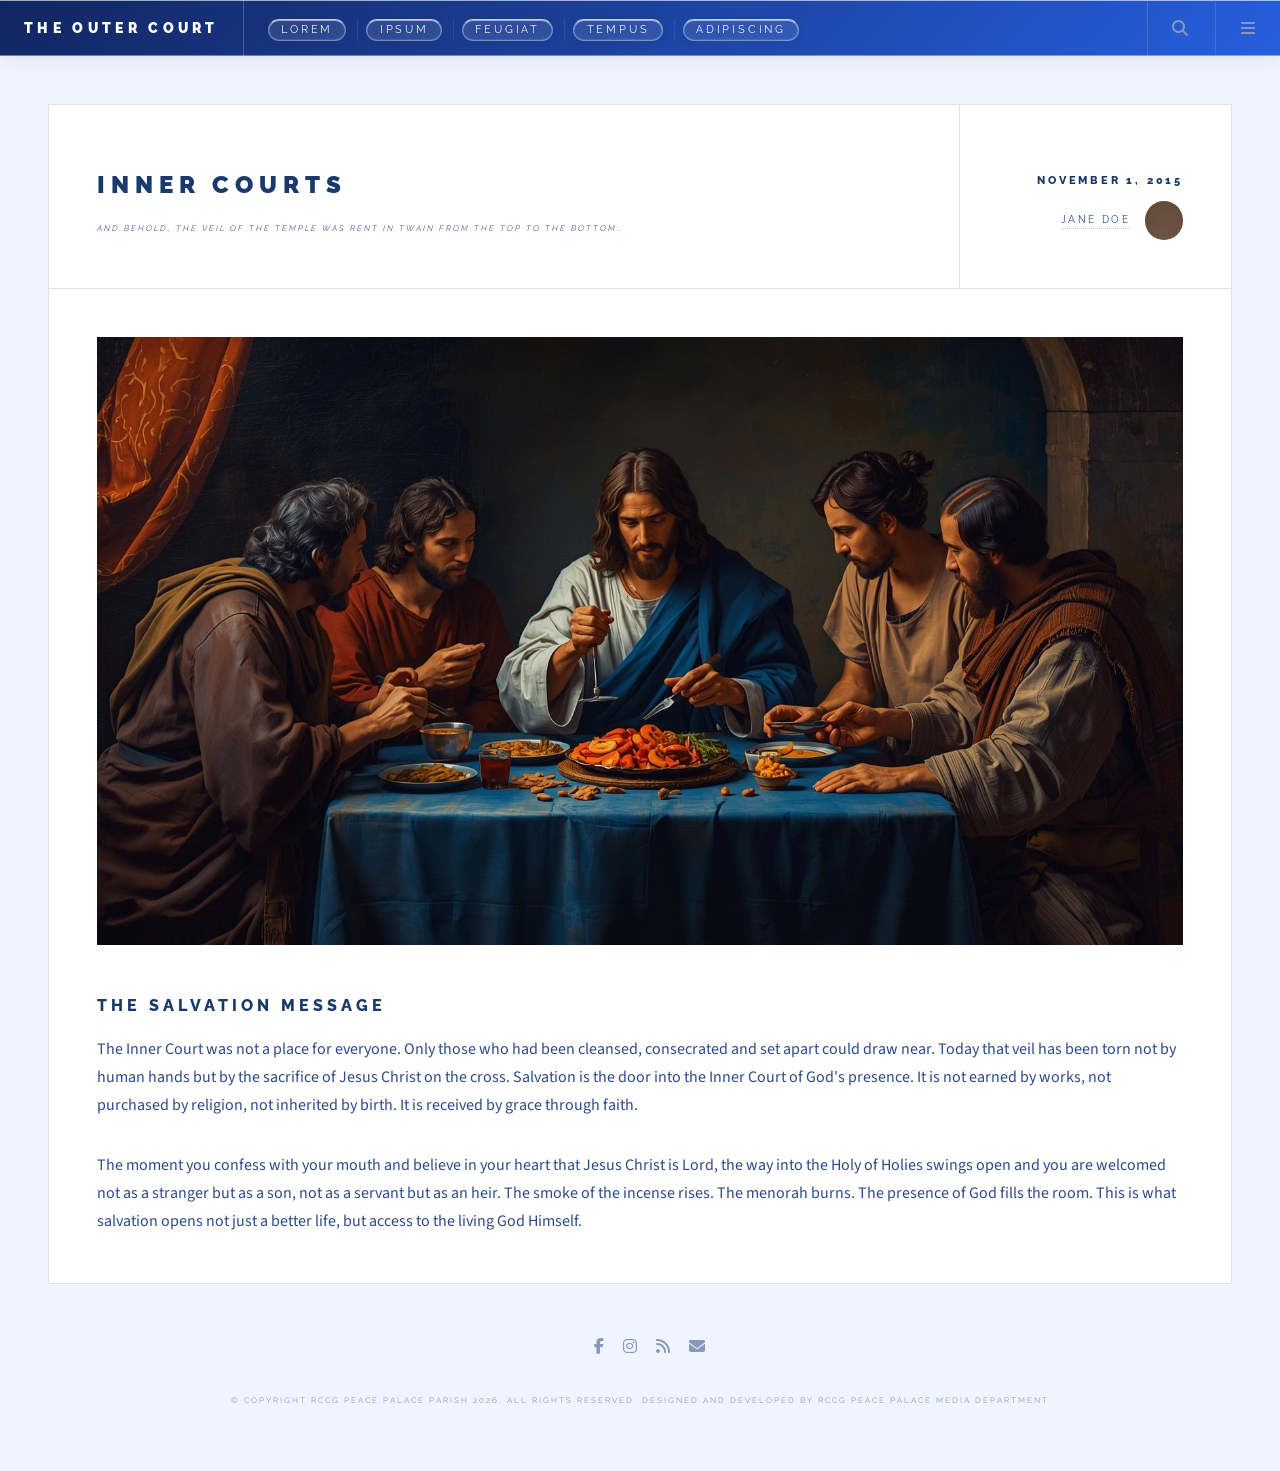
==== commit 3e17ef99: "day2" ====
--- a/single.html
+++ b/single.html
@@ -10,6 +10,7 @@
 		<meta charset="utf-8" />
 		<meta name="viewport" content="width=device-width, initial-scale=1, user-scalable=no" />
 		<link rel="stylesheet" href="css/main.css" />
+		<link rel="stylesheet" href="https://cdnjs.cloudflare.com/ajax/libs/font-awesome/6.5.0/css/all.min.css">
 	</head>
 	<body class="single is-preload">
 
@@ -107,16 +108,10 @@
 										<a href="#" class="author"><span class="name">Jane Doe</span><img src="images/avatar.jpg" alt="" /></a>
 									</div>
 								</header>
-								<span class="image featured"><img src="images/pic01.jpg" alt="" /></span>
-								<p>Mauris neque quam, fermentum ut nisl vitae, convallis maximus nisl. Sed mattis nunc id lorem euismod placerat. Vivamus porttitor magna enim, ac accumsan tortor cursus at. Phasellus sed ultricies mi non congue ullam corper. Praesent tincidunt sed tellus ut rutrum. Sed vitae justo condimentum, porta lectus vitae, ultricies congue gravida diam non fringilla.</p>
-								<p>Nunc quis dui scelerisque, scelerisque urna ut, dapibus orci. Sed vitae condimentum lectus, ut imperdiet quam. Maecenas in justo ut nulla aliquam sodales vel at ligula. Sed blandit diam odio, sed fringilla lectus molestie sit amet. Praesent eu tortor viverra lorem mattis pulvinar feugiat in turpis. Class aptent taciti sociosqu ad litora torquent per conubia nostra, per inceptos himenaeos. Fusce ullamcorper tellus sit amet mattis dignissim. Phasellus ut metus ligula. Curabitur nec leo turpis. Ut gravida purus quis erat pretium, sed pellentesque massa elementum. Fusce vestibulum porta augue, at mattis justo. Integer sed sapien fringilla, dapibus risus id, faucibus ante. Pellentesque mattis nunc sit amet tortor pellentesque, non placerat neque viverra. </p>
-								<footer>
-									<ul class="stats">
-										<li><a href="#">General</a></li>
-										<li><a href="#" class="icon solid fa-heart">28</a></li>
-										<li><a href="#" class="icon solid fa-comment">128</a></li>
-									</ul>
-								</footer>
+								<span class="image featured"><img src="images/jesus.jpg" alt="" /></span>
+								<h1>The salvation Message</h1>
+								<p>The Inner Court was not a place for everyone. Only those who had been cleansed, consecrated and set apart could draw near. Today that veil has been torn not by human hands but by the sacrifice of Jesus Christ on the cross. Salvation is the door into the Inner Court of God's presence. It is not earned by works, not purchased by religion, not inherited by birth. It is received by grace through faith.</p>
+								<p>The moment you confess with your mouth and believe in your heart that Jesus Christ is Lord, the way into the Holy of Holies swings open and you are welcomed not as a stranger but as a son, not as a servant but as an heir. The smoke of the incense rises. The menorah burns. The presence of God fills the room. This is what salvation opens not just a better life, but access to the living God Himself. </p>
 							</article>
 
 					</div>
@@ -124,13 +119,13 @@
 				<!-- Footer -->
 					<section id="footer">
 						<ul class="icons">
-							<li><a href="#" class="icon brands fa-twitter"><span class="label">Twitter</span></a></li>
-							<li><a href="#" class="icon brands fa-facebook-f"><span class="label">Facebook</span></a></li>
-							<li><a href="#" class="icon brands fa-instagram"><span class="label">Instagram</span></a></li>
-							<li><a href="#" class="icon solid fa-rss"><span class="label">RSS</span></a></li>
-							<li><a href="#" class="icon solid fa-envelope"><span class="label">Email</span></a></li>
-						</ul>
-						<p class="copyright">&copy; Untitled. Design: <a href="http://html5up.net">HTML5 UP</a>. Images: <a href="http://unsplash.com">Unsplash</a>.</p>
+									<li><a href="#" class="icon brands fa-x-twitter"><span class="label">X</span></a></li>
+									<li><a href="#" class="icon brands fa-facebook-f"><span class="label">Facebook</span></a></li>
+									<li><a href="https://www.instagram.com/rccgpeacepalace05/" class="icon brands fa-instagram"><span class="label">Instagram</span></a></li>
+									<li><a href="#" class="icon solid fa-rss"><span class="label">RSS</span></a></li>
+									<li><a href="#" class="icon solid fa-envelope"><span class="label">Email</span></a></li>
+								</ul>
+						<p class="copyright">&copy; Copyright RCCG Peace Palace Parish 2026. All rights reserved. Designed and Developed by Rccg Peace Palace Media DEPARTMENT </p> 
 					</section>
 
 			</div>
--- a/css/main.css
+++ b/css/main.css
@@ -1423,4 +1423,5 @@
     font-size: 0.5em;
     color: #122d7e;
     line-height: 1.8;
-}		+}		
+
